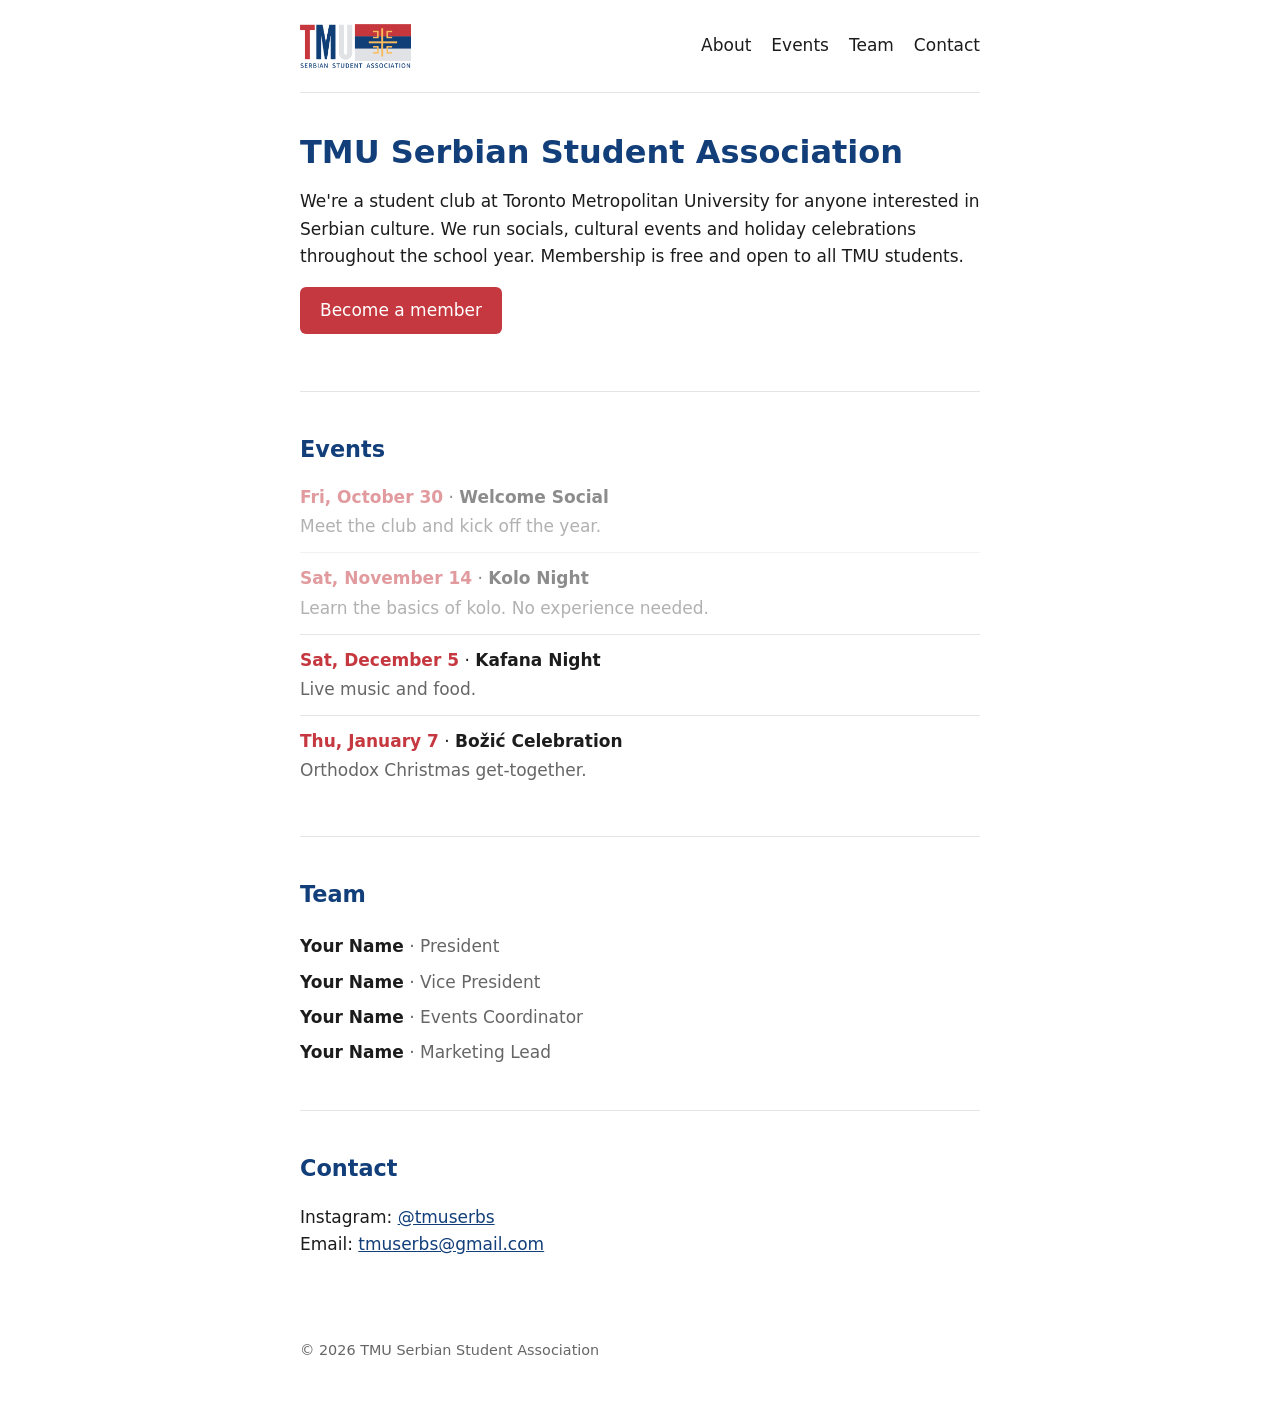
==== index.html @ abf38611 "logo integration and site design" ====
<!doctype html>
<html lang="en">
<head>
  <meta charset="utf-8">
  <meta name="viewport" content="width=device-width, initial-scale=1">
  <title>TMU Serbian Student Association</title>
  <meta name="description" content="The Serbian Student Association at Toronto Metropolitan University.">
  <link rel="icon" type="image/png" href="images/favicon.png">
  <link rel="stylesheet" href="styles.css">
</head>
<body>

  <header>
    <a href="#"><img src="images/logo.png" alt="TMU Serbian Student Association" class="logo"></a>
    <nav>
      <a href="#about">About</a>
      <a href="#events">Events</a>
      <a href="#team">Team</a>
      <a href="#contact">Contact</a>
    </nav>
  </header>

  <main>
    <section id="about">
      <h1>TMU Serbian Student Association</h1>
      <p>
        We're a student club at Toronto Metropolitan University for anyone interested
        in Serbian culture. We run socials, cultural events and holiday celebrations
        throughout the school year. Membership is free and open to all TMU students.
      </p>
      <p><a href="#" id="signup-link" class="button">Become a member</a></p>
    </section>

    <section id="events">
      <h2>Events</h2>
      <!-- Edit events in script.js -->
      <ul id="event-list" class="events"></ul>
    </section>

    <section id="team">
      <h2>Team</h2>
      <!-- Edit team members in script.js -->
      <ul id="team-list" class="team"></ul>
    </section>

    <section id="contact">
      <h2>Contact</h2>
      <p>
        Instagram: <a href="https://instagram.com/tmuserbs" target="_blank" rel="noopener">@tmuserbs</a><br>
        Email: <a href="mailto:tmuserbs@gmail.com">tmuserbs@gmail.com</a>
      </p>
    </section>
  </main>

  <footer>
    © <span id="year"></span> TMU Serbian Student Association
  </footer>

  <script src="script.js"></script>
</body>
</html>
---- styles.css ----
/* Colours from the club logo */
:root {
  --navy: #123f7a;
  --red: #c5383f;
  --text: #1c1c1c;
  --muted: #666;
  --line: #e5e5e5;
}

* { box-sizing: border-box; }

body {
  margin: 0 auto;
  max-width: 720px;
  padding: 0 20px;
  font-family: system-ui, -apple-system, "Segoe UI", Roboto, sans-serif;
  font-size: 17px;
  line-height: 1.6;
  color: var(--text);
  background: #fff;
}

a { color: var(--navy); }

header {
  display: flex;
  align-items: center;
  justify-content: space-between;
  flex-wrap: wrap;
  gap: 12px;
  padding: 24px 0;
  border-bottom: 1px solid var(--line);
}

.logo { height: 44px; display: block; }

nav { display: flex; gap: 20px; }
nav a { color: var(--text); text-decoration: none; }
nav a:hover { color: var(--navy); text-decoration: underline; }

section { padding: 40px 0; border-bottom: 1px solid var(--line); }
section:last-child { border-bottom: 0; }

h1 { font-size: 2rem; line-height: 1.2; margin: 0 0 16px; color: var(--navy); }
h2 { font-size: 1.4rem; margin: 0 0 16px; color: var(--navy); }

.button {
  display: inline-block;
  padding: 10px 20px;
  background: var(--red);
  color: #fff;
  text-decoration: none;
  border-radius: 6px;
}
.button:hover { background: #a92f35; }

ul { list-style: none; padding: 0; margin: 0; }

.events li { padding: 12px 0; border-top: 1px solid var(--line); }
.events li:first-child { border-top: 0; padding-top: 0; }
.events .date { color: var(--red); font-weight: 600; }
.events p { margin: 2px 0 0; color: var(--muted); }
.events li.past { opacity: 0.5; }

.team li { padding: 4px 0; }
.team span { color: var(--muted); }

footer { padding: 24px 0 40px; color: var(--muted); font-size: 0.9rem; }

@media (max-width: 500px) {
  h1 { font-size: 1.6rem; }
  .logo { height: 36px; }
}
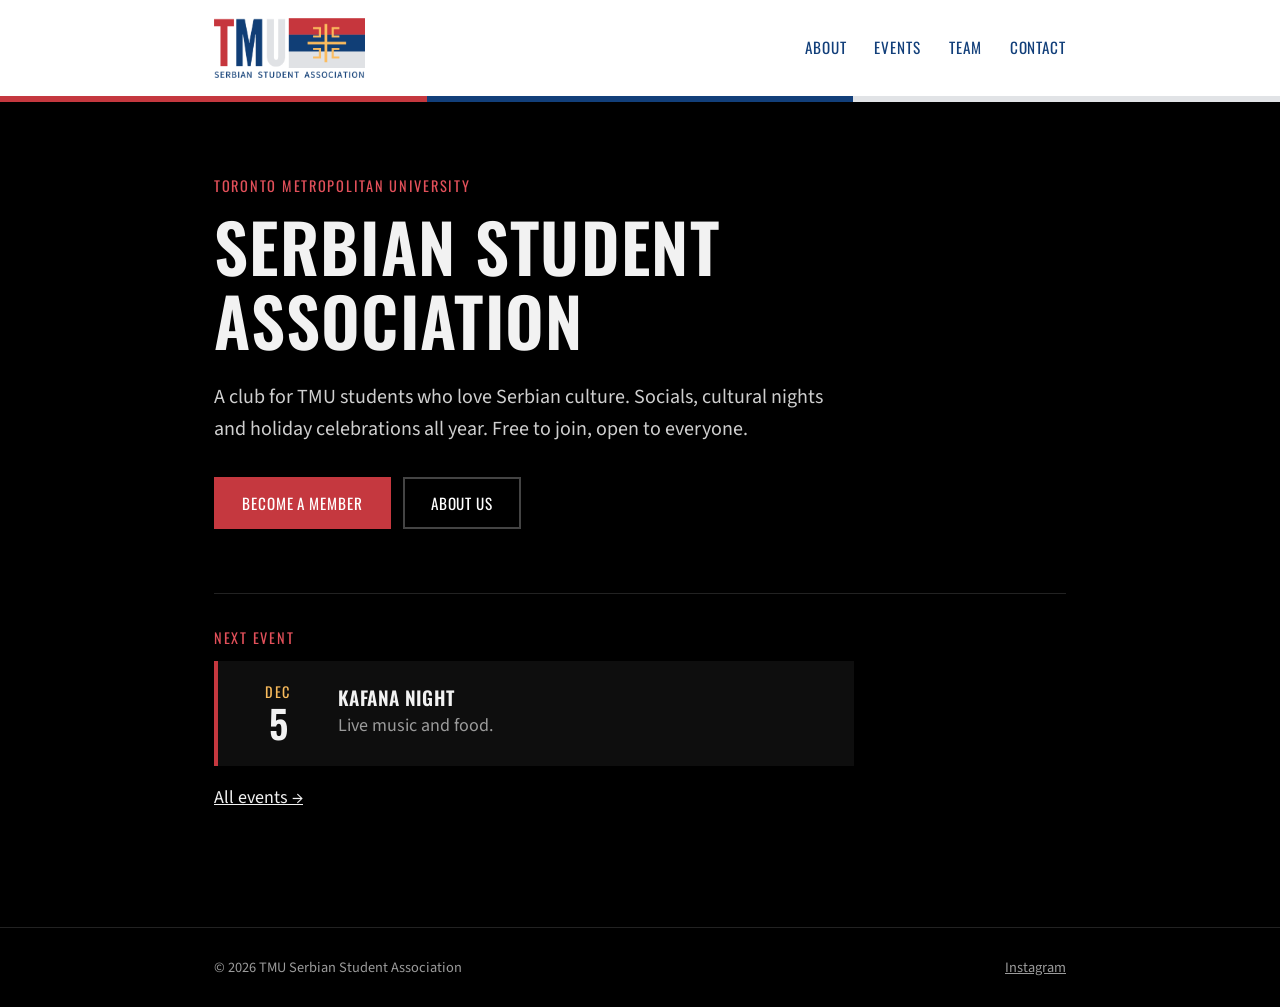
==== commit d802ded5: "final template" ====
--- a/index.html
+++ b/index.html
@@ -6,54 +6,49 @@
   <title>TMU Serbian Student Association</title>
   <meta name="description" content="The Serbian Student Association at Toronto Metropolitan University.">
   <link rel="icon" type="image/png" href="images/favicon.png">
+  <link rel="preconnect" href="https://fonts.googleapis.com">
+  <link rel="preconnect" href="https://fonts.gstatic.com" crossorigin>
+  <link href="https://fonts.googleapis.com/css2?family=Oswald:wght@500;600&family=Source+Sans+3:wght@400;600&display=swap" rel="stylesheet">
   <link rel="stylesheet" href="styles.css">
 </head>
 <body>
 
-  <header>
-    <a href="#"><img src="images/logo.png" alt="TMU Serbian Student Association" class="logo"></a>
-    <nav>
-      <a href="#about">About</a>
-      <a href="#events">Events</a>
-      <a href="#team">Team</a>
-      <a href="#contact">Contact</a>
-    </nav>
+  <header class="site-header">
+    <div class="wrap">
+      <a href="index.html"><img src="images/logo.png" alt="TMU Serbian Student Association" class="logo"></a>
+      <nav>
+        <a href="about.html">About</a>
+        <a href="events.html">Events</a>
+        <a href="team.html">Team</a>
+        <a href="contact.html">Contact</a>
+      </nav>
+    </div>
   </header>
+  <div class="stripe" aria-hidden="true"><span></span><span></span><span></span></div>
 
   <main>
-    <section id="about">
-      <h1>TMU Serbian Student Association</h1>
-      <p>
-        We're a student club at Toronto Metropolitan University for anyone interested
-        in Serbian culture. We run socials, cultural events and holiday celebrations
-        throughout the school year. Membership is free and open to all TMU students.
-      </p>
-      <p><a href="#" id="signup-link" class="button">Become a member</a></p>
-    </section>
+    <div class="wrap">
+      <p class="kicker">Toronto Metropolitan University</p>
+      <h1>Serbian Student<br>Association</h1>
+      <p class="lead">A club for TMU students who love Serbian culture. Socials, cultural nights and holiday celebrations all year. Free to join, open to everyone.</p>
+      <div class="buttons">
+        <a href="#" class="button" data-signup>Become a member</a>
+        <a href="about.html" class="button outline">About us</a>
+      </div>
 
-    <section id="events">
-      <h2>Events</h2>
-      <!-- Edit events in script.js -->
-      <ul id="event-list" class="events"></ul>
-    </section>
-
-    <section id="team">
-      <h2>Team</h2>
-      <!-- Edit team members in script.js -->
-      <ul id="team-list" class="team"></ul>
-    </section>
-
-    <section id="contact">
-      <h2>Contact</h2>
-      <p>
-        Instagram: <a href="https://instagram.com/tmuserbs" target="_blank" rel="noopener">@tmuserbs</a><br>
-        Email: <a href="mailto:tmuserbs@gmail.com">tmuserbs@gmail.com</a>
-      </p>
-    </section>
+      <div class="block">
+        <p class="kicker">Next event</p>
+        <div id="next-event"></div>
+        <p><a href="events.html">All events &rarr;</a></p>
+      </div>
+    </div>
   </main>
 
   <footer>
-    © <span id="year"></span> TMU Serbian Student Association
+    <div class="wrap">
+      <span>&copy; <span id="year"></span> TMU Serbian Student Association</span>
+      <a href="https://instagram.com/tmuserbs" target="_blank" rel="noopener">Instagram</a>
+    </div>
   </footer>
 
   <script src="script.js"></script>
--- a/styles.css
+++ b/styles.css
@@ -1,73 +1,189 @@
 /* Colours from the club logo */
 :root {
+  --bg: #000;
+  --panel: #0e0e0e;
+  --line: #222;
+  --text: #f2f2f2;
+  --muted: #9b9b9b;
+  --red: #c5383f;
+  --red-light: #e2505a;
   --navy: #123f7a;
-  --red: #c5383f;
-  --text: #1c1c1c;
-  --muted: #666;
-  --line: #e5e5e5;
+  --grey: #e1e3e6;
+  --gold: #f9bb5c;
 }
 
 * { box-sizing: border-box; }
 
+html { background: var(--bg); }
+
 body {
-  margin: 0 auto;
-  max-width: 720px;
-  padding: 0 20px;
-  font-family: system-ui, -apple-system, "Segoe UI", Roboto, sans-serif;
-  font-size: 17px;
+  margin: 0;
+  min-height: 100vh;
+  display: flex;
+  flex-direction: column;
+  background: var(--bg);
+  color: var(--text);
+  font-family: "Source Sans 3", system-ui, sans-serif;
+  font-size: 18px;
   line-height: 1.6;
-  color: var(--text);
-  background: #fff;
 }
 
-a { color: var(--navy); }
+a { color: var(--text); }
 
-header {
+.wrap { width: 100%; max-width: 900px; margin: 0 auto; padding: 0 24px; }
+
+/* ---------- Header (white so the logo shows properly) ---------- */
+.site-header { background: #fff; }
+.site-header .wrap {
   display: flex;
   align-items: center;
   justify-content: space-between;
   flex-wrap: wrap;
-  gap: 12px;
-  padding: 24px 0;
-  border-bottom: 1px solid var(--line);
+  gap: 12px 24px;
+  padding-top: 18px;
+  padding-bottom: 18px;
+}
+.logo { height: 60px; display: block; }
+
+nav { display: flex; gap: 28px; }
+nav a {
+  font-family: "Oswald", sans-serif;
+  text-transform: uppercase;
+  letter-spacing: 0.06em;
+  font-size: 0.95rem;
+  color: var(--navy);
+  text-decoration: none;
+  padding: 4px 0;
+  border-bottom: 2px solid transparent;
+}
+nav a:hover { border-bottom-color: var(--navy); }
+nav a[aria-current="page"] { color: var(--red); border-bottom-color: var(--red); }
+
+/* Flag stripe under the header */
+.stripe { display: flex; height: 6px; }
+.stripe span { flex: 1; }
+.stripe span:nth-child(1) { background: var(--red); }
+.stripe span:nth-child(2) { background: var(--navy); }
+.stripe span:nth-child(3) { background: var(--grey); }
+
+/* ---------- Content ---------- */
+main { flex: 1; padding: 72px 0 96px; }
+
+h1, h2, h3 {
+  font-family: "Oswald", sans-serif;
+  font-weight: 600;
+  text-transform: uppercase;
+  letter-spacing: 0.02em;
+  line-height: 1.1;
+  margin: 0;
+}
+h1 { font-size: clamp(2.4rem, 7vw, 4.2rem); margin-bottom: 24px; }
+h2 { font-size: 1.6rem; margin-bottom: 16px; }
+h3 { font-size: 1.2rem; }
+
+.kicker {
+  font-family: "Oswald", sans-serif;
+  text-transform: uppercase;
+  letter-spacing: 0.12em;
+  font-size: 0.9rem;
+  color: var(--red-light);
+  margin: 0 0 12px;
 }
 
-.logo { height: 44px; display: block; }
-
-nav { display: flex; gap: 20px; }
-nav a { color: var(--text); text-decoration: none; }
-nav a:hover { color: var(--navy); text-decoration: underline; }
-
-section { padding: 40px 0; border-bottom: 1px solid var(--line); }
-section:last-child { border-bottom: 0; }
-
-h1 { font-size: 2rem; line-height: 1.2; margin: 0 0 16px; color: var(--navy); }
-h2 { font-size: 1.4rem; margin: 0 0 16px; color: var(--navy); }
+.lead { font-size: 1.25rem; color: #cfcfcf; max-width: 640px; margin: 0 0 32px; }
+p { max-width: 680px; }
+.muted { color: var(--muted); }
 
 .button {
   display: inline-block;
-  padding: 10px 20px;
+  font-family: "Oswald", sans-serif;
+  text-transform: uppercase;
+  letter-spacing: 0.06em;
+  font-size: 0.95rem;
+  padding: 12px 26px;
   background: var(--red);
   color: #fff;
   text-decoration: none;
-  border-radius: 6px;
+  border: 2px solid var(--red);
+  transition: background 0.15s, border-color 0.15s;
 }
-.button:hover { background: #a92f35; }
+.button:hover { background: var(--red-light); border-color: var(--red-light); }
+.button.outline { background: transparent; border-color: #444; }
+.button.outline:hover { border-color: var(--text); }
+.buttons { display: flex; flex-wrap: wrap; gap: 12px; }
 
-ul { list-style: none; padding: 0; margin: 0; }
+.block { margin-top: 64px; padding-top: 32px; border-top: 1px solid var(--line); }
 
-.events li { padding: 12px 0; border-top: 1px solid var(--line); }
-.events li:first-child { border-top: 0; padding-top: 0; }
-.events .date { color: var(--red); font-weight: 600; }
-.events p { margin: 2px 0 0; color: var(--muted); }
-.events li.past { opacity: 0.5; }
+/* Home: next event */
+.next-event {
+  display: flex;
+  gap: 24px;
+  align-items: center;
+  padding: 24px;
+  background: var(--panel);
+  border-left: 4px solid var(--red);
+  text-decoration: none;
+  max-width: 640px;
+}
+.next-event:hover { background: #151515; }
+.next-event p { margin: 4px 0 0; color: var(--muted); }
 
-.team li { padding: 4px 0; }
-.team span { color: var(--muted); }
+/* Date badge */
+.date {
+  flex: none;
+  width: 72px;
+  text-align: center;
+  font-family: "Oswald", sans-serif;
+  text-transform: uppercase;
+  line-height: 1;
+}
+.date .m { display: block; color: var(--gold); font-size: 0.9rem; letter-spacing: 0.1em; }
+.date .d { display: block; font-size: 2.4rem; font-weight: 600; margin-top: 4px; }
 
-footer { padding: 24px 0 40px; color: var(--muted); font-size: 0.9rem; }
+/* About: three points */
+.points { display: grid; grid-template-columns: repeat(3, 1fr); gap: 32px; margin-top: 48px; }
+.points h3 { color: var(--gold); margin-bottom: 8px; }
+.points p { margin: 0; color: var(--muted); }
 
-@media (max-width: 500px) {
-  h1 { font-size: 1.6rem; }
-  .logo { height: 36px; }
+/* Events list */
+.events { list-style: none; margin: 0; padding: 0; }
+.events li {
+  display: flex;
+  gap: 24px;
+  align-items: center;
+  padding: 24px 0;
+  border-top: 1px solid var(--line);
 }
+.events li:last-child { border-bottom: 1px solid var(--line); }
+.events p { margin: 4px 0 0; color: var(--muted); }
+.events li.past { opacity: 0.4; }
+.events-heading { margin-top: 56px; }
+
+/* Team */
+.team { list-style: none; margin: 0; padding: 0; display: grid; grid-template-columns: repeat(auto-fill, minmax(240px, 1fr)); gap: 16px; }
+.team li { background: var(--panel); border-top: 3px solid var(--red); padding: 28px 24px; }
+.team .role { font-family: "Oswald", sans-serif; text-transform: uppercase; letter-spacing: 0.08em; font-size: 0.85rem; color: var(--red-light); margin: 0 0 6px; }
+.team .name { font-size: 1.3rem; font-weight: 600; margin: 0; }
+
+/* Contact */
+.contact { list-style: none; margin: 0; padding: 0; }
+.contact li { padding: 20px 0; border-top: 1px solid var(--line); display: flex; gap: 24px; flex-wrap: wrap; }
+.contact li:last-child { border-bottom: 1px solid var(--line); }
+.contact .label { width: 120px; font-family: "Oswald", sans-serif; text-transform: uppercase; letter-spacing: 0.08em; color: var(--muted); }
+.contact a { text-decoration-color: var(--red); text-underline-offset: 4px; }
+
+/* ---------- Footer ---------- */
+footer { border-top: 1px solid var(--line); padding: 28px 0; color: var(--muted); font-size: 0.9rem; }
+footer .wrap { display: flex; justify-content: space-between; flex-wrap: wrap; gap: 8px; }
+footer a { color: var(--muted); }
+
+@media (max-width: 640px) {
+  body { font-size: 17px; }
+  main { padding: 48px 0 72px; }
+  .logo { height: 46px; }
+  nav { gap: 20px; }
+  .points { grid-template-columns: 1fr; gap: 24px; }
+  .next-event, .events li { gap: 16px; }
+  .date { width: 56px; }
+  .date .d { font-size: 2rem; }
+}
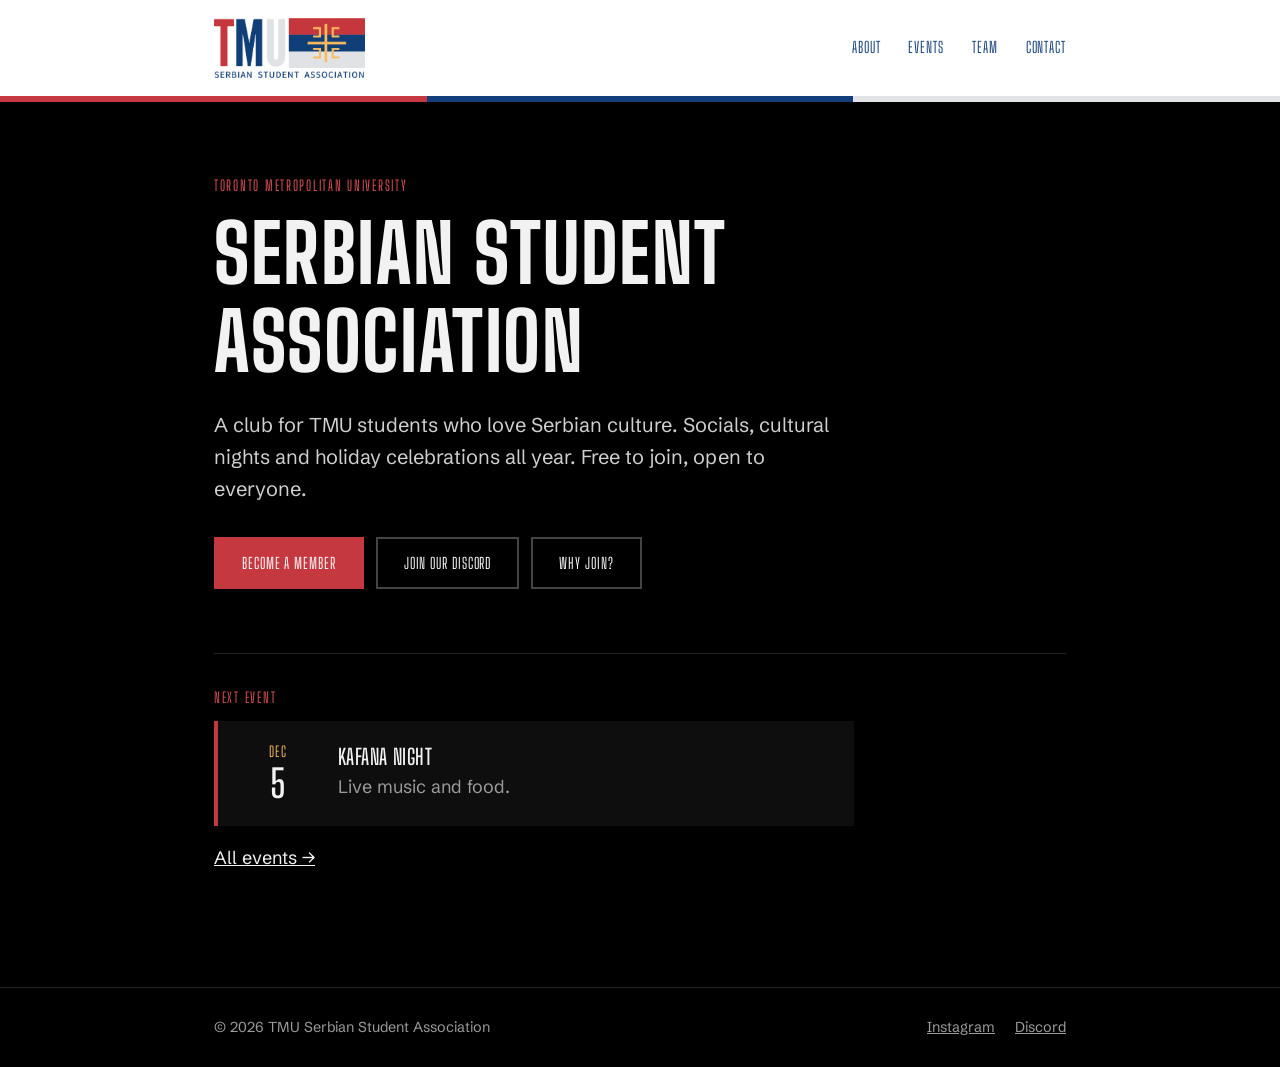
==== commit a070b1e4: "member perks and information" ====
--- a/index.html
+++ b/index.html
@@ -8,7 +8,7 @@
   <link rel="icon" type="image/png" href="images/favicon.png">
   <link rel="preconnect" href="https://fonts.googleapis.com">
   <link rel="preconnect" href="https://fonts.gstatic.com" crossorigin>
-  <link href="https://fonts.googleapis.com/css2?family=Oswald:wght@500;600&family=Source+Sans+3:wght@400;600&display=swap" rel="stylesheet">
+  <link href="https://fonts.googleapis.com/css2?family=Big+Shoulders+Display:wght@700;800&family=Schibsted+Grotesk:wght@400;500;600&display=swap" rel="stylesheet">
   <link rel="stylesheet" href="styles.css">
 </head>
 <body>
@@ -33,7 +33,8 @@
       <p class="lead">A club for TMU students who love Serbian culture. Socials, cultural nights and holiday celebrations all year. Free to join, open to everyone.</p>
       <div class="buttons">
         <a href="#" class="button" data-signup>Become a member</a>
-        <a href="about.html" class="button outline">About us</a>
+        <a href="https://discord.gg/zFcSjgYRs" class="button outline" target="_blank" rel="noopener">Join our Discord</a>
+        <a href="about.html#membership" class="button outline">Why join?</a>
       </div>
 
       <div class="block">
@@ -47,7 +48,7 @@
   <footer>
     <div class="wrap">
       <span>&copy; <span id="year"></span> TMU Serbian Student Association</span>
-      <a href="https://instagram.com/tmuserbs" target="_blank" rel="noopener">Instagram</a>
+      <span class="footer-links"><a href="https://instagram.com/tmuserbs" target="_blank" rel="noopener">Instagram</a><a href="https://discord.gg/zFcSjgYRs" target="_blank" rel="noopener">Discord</a></span>
     </div>
   </footer>
 
--- a/styles.css
+++ b/styles.css
@@ -23,7 +23,7 @@
   flex-direction: column;
   background: var(--bg);
   color: var(--text);
-  font-family: "Source Sans 3", system-ui, sans-serif;
+  font-family: "Schibsted Grotesk", system-ui, sans-serif;
   font-size: 18px;
   line-height: 1.6;
 }
@@ -47,7 +47,7 @@
 
 nav { display: flex; gap: 28px; }
 nav a {
-  font-family: "Oswald", sans-serif;
+  font-family: "Big Shoulders Display", sans-serif;
   text-transform: uppercase;
   letter-spacing: 0.06em;
   font-size: 0.95rem;
@@ -70,19 +70,19 @@
 main { flex: 1; padding: 72px 0 96px; }
 
 h1, h2, h3 {
-  font-family: "Oswald", sans-serif;
+  font-family: "Big Shoulders Display", sans-serif;
   font-weight: 600;
   text-transform: uppercase;
   letter-spacing: 0.02em;
   line-height: 1.1;
   margin: 0;
 }
-h1 { font-size: clamp(2.4rem, 7vw, 4.2rem); margin-bottom: 24px; }
-h2 { font-size: 1.6rem; margin-bottom: 16px; }
-h3 { font-size: 1.2rem; }
+h1 { font-size: clamp(2.8rem, 8vw, 5rem); font-weight: 800; margin-bottom: 24px; }
+h2 { font-size: 1.9rem; margin-bottom: 16px; }
+h3 { font-size: 1.35rem; }
 
 .kicker {
-  font-family: "Oswald", sans-serif;
+  font-family: "Big Shoulders Display", sans-serif;
   text-transform: uppercase;
   letter-spacing: 0.12em;
   font-size: 0.9rem;
@@ -96,7 +96,7 @@
 
 .button {
   display: inline-block;
-  font-family: "Oswald", sans-serif;
+  font-family: "Big Shoulders Display", sans-serif;
   text-transform: uppercase;
   letter-spacing: 0.06em;
   font-size: 0.95rem;
@@ -133,7 +133,7 @@
   flex: none;
   width: 72px;
   text-align: center;
-  font-family: "Oswald", sans-serif;
+  font-family: "Big Shoulders Display", sans-serif;
   text-transform: uppercase;
   line-height: 1;
 }
@@ -162,20 +162,21 @@
 /* Team */
 .team { list-style: none; margin: 0; padding: 0; display: grid; grid-template-columns: repeat(auto-fill, minmax(240px, 1fr)); gap: 16px; }
 .team li { background: var(--panel); border-top: 3px solid var(--red); padding: 28px 24px; }
-.team .role { font-family: "Oswald", sans-serif; text-transform: uppercase; letter-spacing: 0.08em; font-size: 0.85rem; color: var(--red-light); margin: 0 0 6px; }
+.team .role { font-family: "Big Shoulders Display", sans-serif; text-transform: uppercase; letter-spacing: 0.08em; font-size: 0.85rem; color: var(--red-light); margin: 0 0 6px; }
 .team .name { font-size: 1.3rem; font-weight: 600; margin: 0; }
 
 /* Contact */
 .contact { list-style: none; margin: 0; padding: 0; }
 .contact li { padding: 20px 0; border-top: 1px solid var(--line); display: flex; gap: 24px; flex-wrap: wrap; }
 .contact li:last-child { border-bottom: 1px solid var(--line); }
-.contact .label { width: 120px; font-family: "Oswald", sans-serif; text-transform: uppercase; letter-spacing: 0.08em; color: var(--muted); }
+.contact .label { width: 120px; font-family: "Big Shoulders Display", sans-serif; text-transform: uppercase; letter-spacing: 0.08em; color: var(--muted); }
 .contact a { text-decoration-color: var(--red); text-underline-offset: 4px; }
 
 /* ---------- Footer ---------- */
 footer { border-top: 1px solid var(--line); padding: 28px 0; color: var(--muted); font-size: 0.9rem; }
 footer .wrap { display: flex; justify-content: space-between; flex-wrap: wrap; gap: 8px; }
 footer a { color: var(--muted); }
+.footer-links { display: flex; gap: 20px; }
 
 @media (max-width: 640px) {
   body { font-size: 17px; }
@@ -187,3 +188,100 @@
   .date { width: 56px; }
   .date .d { font-size: 2rem; }
 }
+
+/* ---------- Event cards with thumbnails ---------- */
+.events li.event-card {
+  display: grid;
+  grid-template-columns: 128px 1fr;
+  gap: 24px;
+  align-items: center;
+}
+.thumb-link { display: block; overflow: hidden; }
+.thumb {
+  display: block;
+  width: 100%;
+  aspect-ratio: 1 / 1;
+  object-fit: cover;
+  background: var(--panel);
+  transition: transform 0.3s;
+}
+.thumb-link:hover .thumb { transform: scale(1.04); }
+.thumb-empty { display: grid; place-items: center; border-left: 4px solid var(--red); }
+.event-info h3 { margin-top: 2px; }
+.event-date {
+  font-family: "Big Shoulders Display", sans-serif;
+  text-transform: uppercase;
+  letter-spacing: 0.08em;
+  font-size: 0.85rem;
+  color: var(--gold) !important;
+  margin: 0 0 4px !important;
+}
+.gallery-link {
+  display: inline-block;
+  margin-top: 6px;
+  font-family: "Big Shoulders Display", sans-serif;
+  text-transform: uppercase;
+  letter-spacing: 0.06em;
+  font-size: 0.9rem;
+  color: var(--red-light);
+  text-decoration: none;
+}
+.gallery-link:hover { color: var(--text); }
+
+/* ---------- Gallery page ---------- */
+.back { display: inline-block; margin-bottom: 24px; color: var(--muted); text-decoration: none; font-size: 0.95rem; }
+.back:hover { color: var(--text); }
+.gallery {
+  display: grid;
+  grid-template-columns: repeat(auto-fill, minmax(240px, 1fr));
+  gap: 12px;
+}
+.photo { padding: 0; border: 0; background: var(--panel); cursor: zoom-in; overflow: hidden; }
+.photo img { display: block; width: 100%; aspect-ratio: 3 / 2; object-fit: cover; transition: transform 0.3s, opacity 0.2s; }
+.photo:hover img { transform: scale(1.04); opacity: 0.9; }
+
+/* Photo viewer */
+.viewer {
+  width: 100vw;
+  height: 100vh;
+  max-width: none;
+  max-height: none;
+  margin: 0;
+  padding: 0;
+  border: 0;
+  background: rgba(0, 0, 0, 0.95);
+  color: var(--text);
+}
+.viewer[open] { display: flex; align-items: center; justify-content: center; }
+.viewer::backdrop { background: rgba(0, 0, 0, 0.9); }
+.viewer img { max-width: calc(100vw - 160px); max-height: calc(100vh - 120px); object-fit: contain; }
+.viewer button {
+  position: absolute;
+  background: none;
+  border: 0;
+  color: var(--text);
+  font-size: 2.4rem;
+  line-height: 1;
+  padding: 16px;
+  cursor: pointer;
+  opacity: 0.7;
+}
+.viewer button:hover { opacity: 1; }
+.viewer .prev { left: 12px; top: 50%; transform: translateY(-50%); }
+.viewer .next { right: 12px; top: 50%; transform: translateY(-50%); }
+.viewer .close { top: 8px; right: 12px; font-size: 2rem; }
+.viewer .counter { position: absolute; bottom: 20px; left: 0; right: 0; text-align: center; color: var(--muted); font-size: 0.9rem; }
+
+@media (max-width: 640px) {
+  .events li.event-card { grid-template-columns: 88px 1fr; gap: 16px; }
+  .gallery { grid-template-columns: repeat(2, 1fr); gap: 8px; }
+  .viewer img { max-width: 100vw; }
+  .viewer .prev, .viewer .next { top: auto; bottom: 4px; transform: none; }
+}
+
+/* Membership perks */
+.perks { list-style: none; margin: 0 0 32px; padding: 0; display: grid; grid-template-columns: repeat(3, 1fr); gap: 16px; }
+.perks li { background: var(--panel); border-left: 4px solid var(--red); padding: 20px 24px; }
+.perks h3 { margin-bottom: 6px; }
+.perks p { margin: 0; color: var(--muted); }
+@media (max-width: 640px) { .perks { grid-template-columns: 1fr; } }
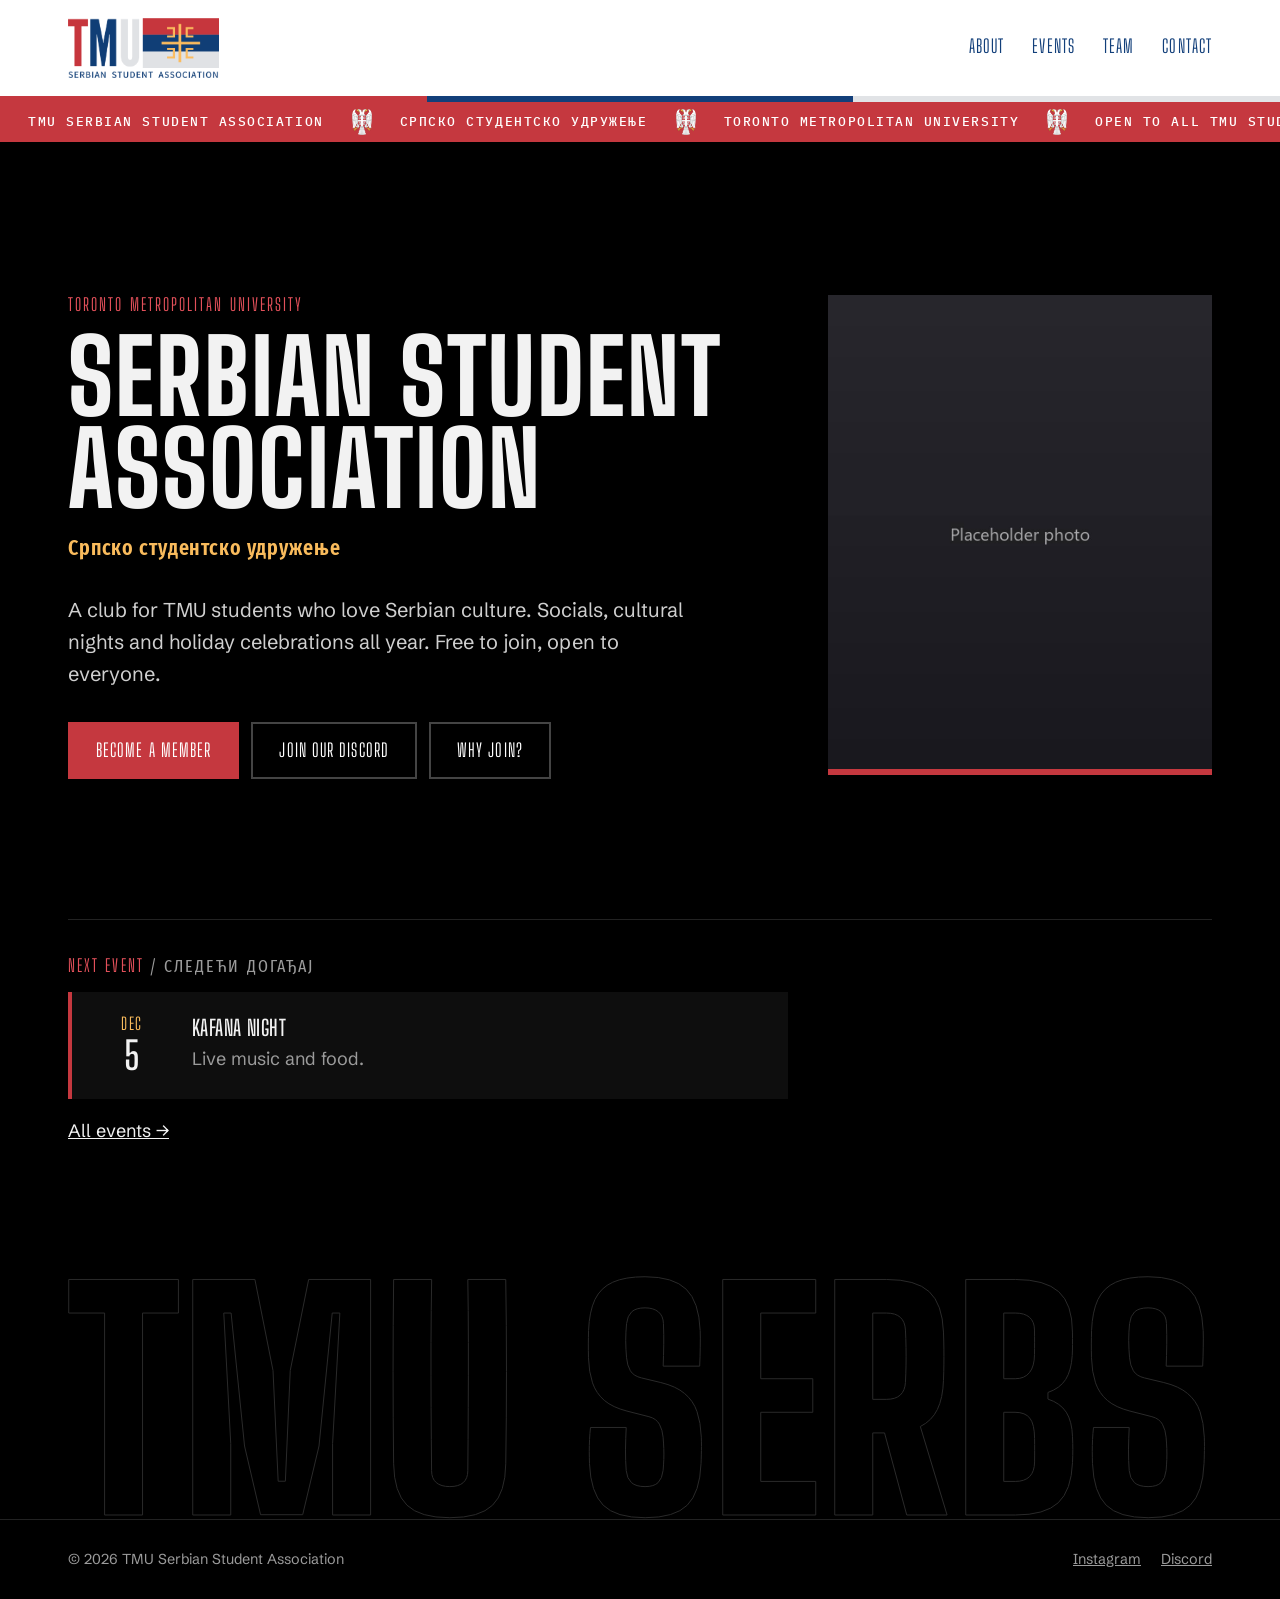
==== commit 73ec02af: "Serbian-inspired visuals Add a bilingual scrolling ticker, prominent home-page hero, oversized wordm" ====
--- a/index.html
+++ b/index.html
@@ -8,7 +8,7 @@
   <link rel="icon" type="image/png" href="images/favicon.png">
   <link rel="preconnect" href="https://fonts.googleapis.com">
   <link rel="preconnect" href="https://fonts.gstatic.com" crossorigin>
-  <link href="https://fonts.googleapis.com/css2?family=Big+Shoulders+Display:wght@700;800&family=Schibsted+Grotesk:wght@400;500;600&display=swap" rel="stylesheet">
+  <link href="https://fonts.googleapis.com/css2?family=Big+Shoulders+Display:wght@700;800&family=Fira+Sans+Extra+Condensed:wght@600;800&family=IBM+Plex+Mono:wght@500&family=Schibsted+Grotesk:wght@400;500;600&display=swap" rel="stylesheet">
   <link rel="stylesheet" href="styles.css">
 </head>
 <body>
@@ -25,26 +25,37 @@
     </div>
   </header>
   <div class="stripe" aria-hidden="true"><span></span><span></span><span></span></div>
+  <div class="ticker" aria-hidden="true">
+    <div class="ticker-track"><span lang="en">TMU Serbian Student Association</span><i></i><span lang="sr">Српско студентско удружење</span><i></i><span lang="en">Toronto Metropolitan University</span><i></i><span lang="en">Open to all TMU students</span><i></i><span lang="en">Follow @tmuserbs</span><i></i><span lang="en">TMU Serbian Student Association</span><i></i><span lang="sr">Српско студентско удружење</span><i></i><span lang="en">Toronto Metropolitan University</span><i></i><span lang="en">Open to all TMU students</span><i></i><span lang="en">Follow @tmuserbs</span><i></i><span lang="en">TMU Serbian Student Association</span><i></i><span lang="sr">Српско студентско удружење</span><i></i><span lang="en">Toronto Metropolitan University</span><i></i><span lang="en">Open to all TMU students</span><i></i><span lang="en">Follow @tmuserbs</span><i></i></div>
+  </div>
 
   <main>
     <div class="wrap">
+      <section class="hero">
+      <div class="hero-text">
       <p class="kicker">Toronto Metropolitan University</p>
       <h1>Serbian Student<br>Association</h1>
+      <p class="sub" lang="sr">Српско студентско удружење</p>
       <p class="lead">A club for TMU students who love Serbian culture. Socials, cultural nights and holiday celebrations all year. Free to join, open to everyone.</p>
       <div class="buttons">
         <a href="#" class="button" data-signup>Become a member</a>
         <a href="https://discord.gg/zFcSjgYRs" class="button outline" target="_blank" rel="noopener">Join our Discord</a>
         <a href="about.html#membership" class="button outline">Why join?</a>
       </div>
+      </div>
+      <!-- Replace with a club photo, e.g. images/hero.jpg -->
+      <img class="hero-photo" src="images/placeholder/hero.jpg" alt="TMU Serbian Student Association members">
+      </section>
 
       <div class="block">
-        <p class="kicker">Next event</p>
+        <p class="kicker">Next event <span>/ Следећи догађај</span></p>
         <div id="next-event"></div>
         <p><a href="events.html">All events &rarr;</a></p>
       </div>
     </div>
   </main>
 
+  <div class="wordmark" aria-hidden="true">TMU SERBS</div>
   <footer>
     <div class="wrap">
       <span>&copy; <span id="year"></span> TMU Serbian Student Association</span>
--- a/styles.css
+++ b/styles.css
@@ -30,7 +30,7 @@
 
 a { color: var(--text); }
 
-.wrap { width: 100%; max-width: 900px; margin: 0 auto; padding: 0 24px; }
+.wrap { width: 100%; max-width: 1240px; margin: 0 auto; padding: 0 clamp(20px, 4vw, 48px); }
 
 /* ---------- Header (white so the logo shows properly) ---------- */
 .site-header { background: #fff; }
@@ -47,10 +47,10 @@
 
 nav { display: flex; gap: 28px; }
 nav a {
-  font-family: "Big Shoulders Display", sans-serif;
+  font-family: "Big Shoulders Display", "Fira Sans Extra Condensed", sans-serif;
   text-transform: uppercase;
   letter-spacing: 0.06em;
-  font-size: 0.95rem;
+  font-size: 1.14rem;
   color: var(--navy);
   text-decoration: none;
   padding: 4px 0;
@@ -70,7 +70,7 @@
 main { flex: 1; padding: 72px 0 96px; }
 
 h1, h2, h3 {
-  font-family: "Big Shoulders Display", sans-serif;
+  font-family: "Big Shoulders Display", "Fira Sans Extra Condensed", sans-serif;
   font-weight: 600;
   text-transform: uppercase;
   letter-spacing: 0.02em;
@@ -82,10 +82,10 @@
 h3 { font-size: 1.35rem; }
 
 .kicker {
-  font-family: "Big Shoulders Display", sans-serif;
+  font-family: "Big Shoulders Display", "Fira Sans Extra Condensed", sans-serif;
   text-transform: uppercase;
   letter-spacing: 0.12em;
-  font-size: 0.9rem;
+  font-size: 1.08rem;
   color: var(--red-light);
   margin: 0 0 12px;
 }
@@ -96,10 +96,10 @@
 
 .button {
   display: inline-block;
-  font-family: "Big Shoulders Display", sans-serif;
+  font-family: "Big Shoulders Display", "Fira Sans Extra Condensed", sans-serif;
   text-transform: uppercase;
   letter-spacing: 0.06em;
-  font-size: 0.95rem;
+  font-size: 1.14rem;
   padding: 12px 26px;
   background: var(--red);
   color: #fff;
@@ -123,7 +123,7 @@
   background: var(--panel);
   border-left: 4px solid var(--red);
   text-decoration: none;
-  max-width: 640px;
+  max-width: 720px;
 }
 .next-event:hover { background: #151515; }
 .next-event p { margin: 4px 0 0; color: var(--muted); }
@@ -133,11 +133,11 @@
   flex: none;
   width: 72px;
   text-align: center;
-  font-family: "Big Shoulders Display", sans-serif;
+  font-family: "Big Shoulders Display", "Fira Sans Extra Condensed", sans-serif;
   text-transform: uppercase;
   line-height: 1;
 }
-.date .m { display: block; color: var(--gold); font-size: 0.9rem; letter-spacing: 0.1em; }
+.date .m { display: block; color: var(--gold); font-size: 1.05rem; letter-spacing: 0.1em; }
 .date .d { display: block; font-size: 2.4rem; font-weight: 600; margin-top: 4px; }
 
 /* About: three points */
@@ -162,14 +162,14 @@
 /* Team */
 .team { list-style: none; margin: 0; padding: 0; display: grid; grid-template-columns: repeat(auto-fill, minmax(240px, 1fr)); gap: 16px; }
 .team li { background: var(--panel); border-top: 3px solid var(--red); padding: 28px 24px; }
-.team .role { font-family: "Big Shoulders Display", sans-serif; text-transform: uppercase; letter-spacing: 0.08em; font-size: 0.85rem; color: var(--red-light); margin: 0 0 6px; }
+.team .role { font-family: "Big Shoulders Display", "Fira Sans Extra Condensed", sans-serif; text-transform: uppercase; letter-spacing: 0.08em; font-size: 1.02rem; color: var(--red-light); margin: 0 0 6px; }
 .team .name { font-size: 1.3rem; font-weight: 600; margin: 0; }
 
 /* Contact */
 .contact { list-style: none; margin: 0; padding: 0; }
 .contact li { padding: 20px 0; border-top: 1px solid var(--line); display: flex; gap: 24px; flex-wrap: wrap; }
 .contact li:last-child { border-bottom: 1px solid var(--line); }
-.contact .label { width: 120px; font-family: "Big Shoulders Display", sans-serif; text-transform: uppercase; letter-spacing: 0.08em; color: var(--muted); }
+.contact .label { width: 120px; font-size: 1.1rem; font-family: "Big Shoulders Display", "Fira Sans Extra Condensed", sans-serif; text-transform: uppercase; letter-spacing: 0.08em; color: var(--muted); }
 .contact a { text-decoration-color: var(--red); text-underline-offset: 4px; }
 
 /* ---------- Footer ---------- */
@@ -209,20 +209,20 @@
 .thumb-empty { display: grid; place-items: center; border-left: 4px solid var(--red); }
 .event-info h3 { margin-top: 2px; }
 .event-date {
-  font-family: "Big Shoulders Display", sans-serif;
+  font-family: "Big Shoulders Display", "Fira Sans Extra Condensed", sans-serif;
   text-transform: uppercase;
   letter-spacing: 0.08em;
-  font-size: 0.85rem;
+  font-size: 1.02rem;
   color: var(--gold) !important;
   margin: 0 0 4px !important;
 }
 .gallery-link {
   display: inline-block;
   margin-top: 6px;
-  font-family: "Big Shoulders Display", sans-serif;
+  font-family: "Big Shoulders Display", "Fira Sans Extra Condensed", sans-serif;
   text-transform: uppercase;
   letter-spacing: 0.06em;
-  font-size: 0.9rem;
+  font-size: 1.08rem;
   color: var(--red-light);
   text-decoration: none;
 }
@@ -285,3 +285,127 @@
 .perks h3 { margin-bottom: 6px; }
 .perks p { margin: 0; color: var(--muted); }
 @media (max-width: 640px) { .perks { grid-template-columns: 1fr; } }
+
+/* =========================================================
+   Extra character
+   ========================================================= */
+::selection { background: var(--red); color: #fff; }
+
+/* Scrolling word ticker */
+.ticker {
+  overflow: hidden;
+  background: var(--red);
+  color: #fff;
+  border-bottom: 1px solid #000;
+}
+.ticker-track {
+  display: flex;
+  align-items: center;
+  width: max-content;
+  padding: 7px 0;
+  animation: ticker 60s linear infinite;
+  font-family: "IBM Plex Mono", monospace;
+  font-weight: 500;
+  font-size: 0.8rem;
+  text-transform: uppercase;
+  letter-spacing: 0.12em;
+  line-height: 1;
+}
+.ticker-track span { padding: 0 28px; }
+.ticker-track i { width: 20px; height: 26px; background: url("images/coat-of-arms.png") center / contain no-repeat; flex: none; }
+@keyframes ticker { to { transform: translateX(-33.333%); } }
+
+/* Home hero */
+.hero { display: grid; grid-template-columns: 1fr auto; gap: clamp(32px, 6vw, 96px); align-items: center; min-height: calc(100vh - 260px); }
+.hero h1 { font-size: clamp(3.2rem, 8vw, 8.5rem); line-height: 0.9; margin-bottom: 16px; }
+.sub {
+  font-family: "Fira Sans Extra Condensed", sans-serif;
+  font-weight: 600;
+  font-size: 1.35rem;
+  color: var(--gold);
+  letter-spacing: 0.04em;
+  margin: 0 0 28px;
+}
+.hero-photo {
+  display: block;
+  width: clamp(260px, 30vw, 440px);
+  aspect-ratio: 4 / 5;
+  object-fit: cover;
+  background: var(--panel);
+  border-bottom: 6px solid var(--red);
+}
+
+/* Bilingual kicker */
+.kicker span { color: var(--muted); }
+
+/* Bigger page titles */
+h1 { line-height: 0.95; }
+
+/* Buttons: hard offset shadow on hover */
+.button { transition: transform 0.15s, box-shadow 0.15s, background 0.15s, border-color 0.15s; }
+.button:hover { transform: translate(-3px, -3px); box-shadow: 3px 3px 0 var(--gold); }
+.button.outline:hover { box-shadow: 3px 3px 0 var(--red); }
+
+/* Events: row lights up on hover, thumbnails go from b/w to colour */
+.events li.event-card { padding-left: 12px; padding-right: 12px; margin: 0 -12px; transition: background 0.2s; }
+.events li.event-card:hover { background: #111; }
+.events li.event-card .thumb { filter: grayscale(1) contrast(1.1); transition: filter 0.3s, transform 0.3s; }
+.events li.event-card:hover .thumb { filter: none; }
+.events li.event-card h3 { font-size: 1.6rem; }
+.gallery-link { transition: color 0.15s, letter-spacing 0.2s; }
+.event-card:hover .gallery-link { letter-spacing: 0.12em; }
+
+/* Home next event */
+.next-event { transition: transform 0.15s, box-shadow 0.15s; }
+.next-event:hover { transform: translate(-3px, -3px); box-shadow: 4px 4px 0 var(--red); }
+
+/* Team: numbered cards */
+.team { counter-reset: member; }
+.team li { position: relative; overflow: hidden; counter-increment: member; transition: transform 0.15s, box-shadow 0.15s; }
+.team li::after {
+  content: counter(member, decimal-leading-zero);
+  position: absolute;
+  right: 12px;
+  bottom: -18px;
+  font-family: "Big Shoulders Display", sans-serif;
+  font-weight: 800;
+  font-size: 5.5rem;
+  line-height: 1;
+  color: transparent;
+  -webkit-text-stroke: 1px #333;
+}
+.team li:hover { transform: translate(-3px, -3px); box-shadow: 4px 4px 0 var(--gold); }
+
+/* Perks + contact rows */
+.perks li { transition: transform 0.15s, box-shadow 0.15s; }
+.perks li:hover { transform: translate(-3px, -3px); box-shadow: 4px 4px 0 var(--gold); }
+.contact li { transition: padding-left 0.2s; }
+.contact li:hover { padding-left: 12px; }
+.contact a { font-size: 1.15rem; }
+
+/* Huge footer wordmark */
+.wordmark {
+  font-family: "Big Shoulders Display", sans-serif;
+  font-weight: 800;
+  font-size: 23vw;
+  line-height: 0.8;
+  text-align: center;
+  white-space: nowrap;
+  overflow: hidden;
+  color: transparent;
+  -webkit-text-stroke: 1px #2a2a2a;
+  padding-top: 24px;
+  user-select: none;
+  transition: color 0.4s;
+}
+.wordmark:hover { color: var(--red); -webkit-text-stroke-color: var(--red); }
+
+@media (max-width: 760px) {
+  .hero { grid-template-columns: 1fr; gap: 32px; min-height: 0; }
+  .hero-photo { width: 100%; aspect-ratio: 4 / 3; }
+}
+
+@media (prefers-reduced-motion: reduce) {
+  .ticker-track { animation: none; }
+  * { transition: none !important; }
+}
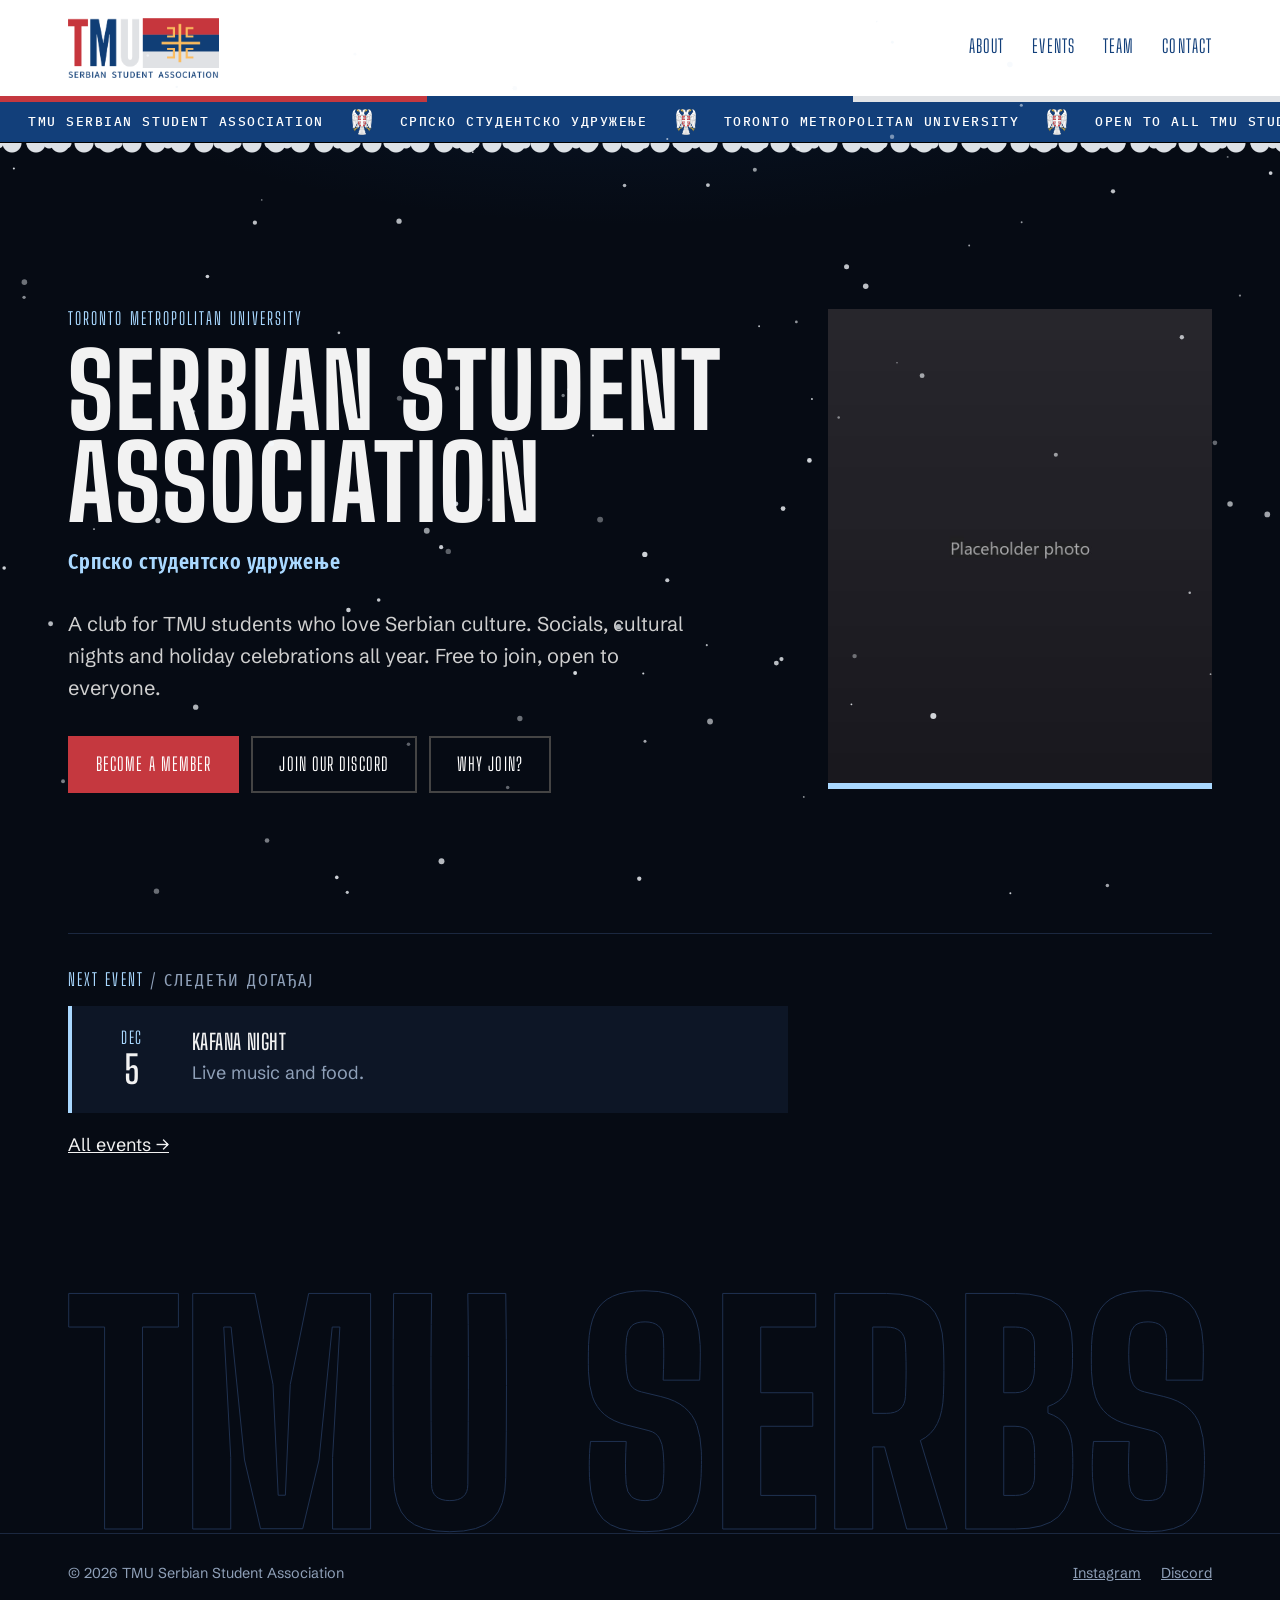
==== commit 3209fe69: "snow edition" ====
--- a/index.html
+++ b/index.html
@@ -10,6 +10,7 @@
   <link rel="preconnect" href="https://fonts.gstatic.com" crossorigin>
   <link href="https://fonts.googleapis.com/css2?family=Big+Shoulders+Display:wght@700;800&family=Fira+Sans+Extra+Condensed:wght@600;800&family=IBM+Plex+Mono:wght@500&family=Schibsted+Grotesk:wght@400;500;600&display=swap" rel="stylesheet">
   <link rel="stylesheet" href="styles.css">
+  <link rel="stylesheet" href="winter.css">
 </head>
 <body>
 
@@ -28,6 +29,7 @@
   <div class="ticker" aria-hidden="true">
     <div class="ticker-track"><span lang="en">TMU Serbian Student Association</span><i></i><span lang="sr">Српско студентско удружење</span><i></i><span lang="en">Toronto Metropolitan University</span><i></i><span lang="en">Open to all TMU students</span><i></i><span lang="en">Follow @tmuserbs</span><i></i><span lang="en">TMU Serbian Student Association</span><i></i><span lang="sr">Српско студентско удружење</span><i></i><span lang="en">Toronto Metropolitan University</span><i></i><span lang="en">Open to all TMU students</span><i></i><span lang="en">Follow @tmuserbs</span><i></i><span lang="en">TMU Serbian Student Association</span><i></i><span lang="sr">Српско студентско удружење</span><i></i><span lang="en">Toronto Metropolitan University</span><i></i><span lang="en">Open to all TMU students</span><i></i><span lang="en">Follow @tmuserbs</span><i></i></div>
   </div>
+  <div class="snowdrift" aria-hidden="true"></div>
 
   <main>
     <div class="wrap">
@@ -64,5 +66,6 @@
   </footer>
 
   <script src="script.js"></script>
+  <script src="snow.js"></script>
 </body>
 </html>
--- a/winter.css
+++ b/winter.css
@@ -0,0 +1,55 @@
+/* =========================================================
+   Winter theme
+   Loaded after styles.css. Delete this file's <link> (and
+   snow.js) from the pages to go back to the normal theme.
+   ========================================================= */
+:root {
+  --bg: #060b14;
+  --panel: #0d1626;
+  --line: #1b2840;
+  --muted: #8fa0b8;
+  --gold: #a9d8ff; /* gold accents become ice blue */
+  --ice: #a9d8ff;
+  --snow: #f4f8fc;
+}
+
+/* Cold night-sky background */
+body {
+  background:
+    radial-gradient(ellipse 80% 50% at 50% -10%, rgba(18, 63, 122, 0.35), transparent 70%),
+    var(--bg);
+  background-attachment: fixed;
+}
+
+/* Ticker turns navy so the coat of arms' red shield stands out */
+.ticker { background: var(--navy); position: relative; }
+
+/* Snow drift hanging under the ticker */
+.snowdrift {
+  height: 14px;
+  background:
+    radial-gradient(circle at 12px 0, var(--snow) 9px, transparent 10px) 0 0 / 24px 14px repeat-x,
+    radial-gradient(circle at 6px 0, var(--snow) 5px, transparent 6px) 9px 0 / 17px 10px repeat-x;
+  opacity: 0.9;
+  pointer-events: none;
+}
+
+/* Frosty edges */
+.hero-photo { border-bottom-color: var(--ice); }
+.next-event, .perks li { border-left-color: var(--ice); }
+.team li { border-top-color: var(--ice); }
+.kicker { color: var(--ice); }
+
+/* Footer wordmark lights up icy instead of red */
+.wordmark { -webkit-text-stroke-color: #1f3150; }
+.wordmark:hover { color: var(--ice); -webkit-text-stroke-color: var(--ice); }
+
+/* Falling snow */
+#snow {
+  position: fixed;
+  inset: 0;
+  width: 100%;
+  height: 100%;
+  pointer-events: none;
+  z-index: 50;
+}
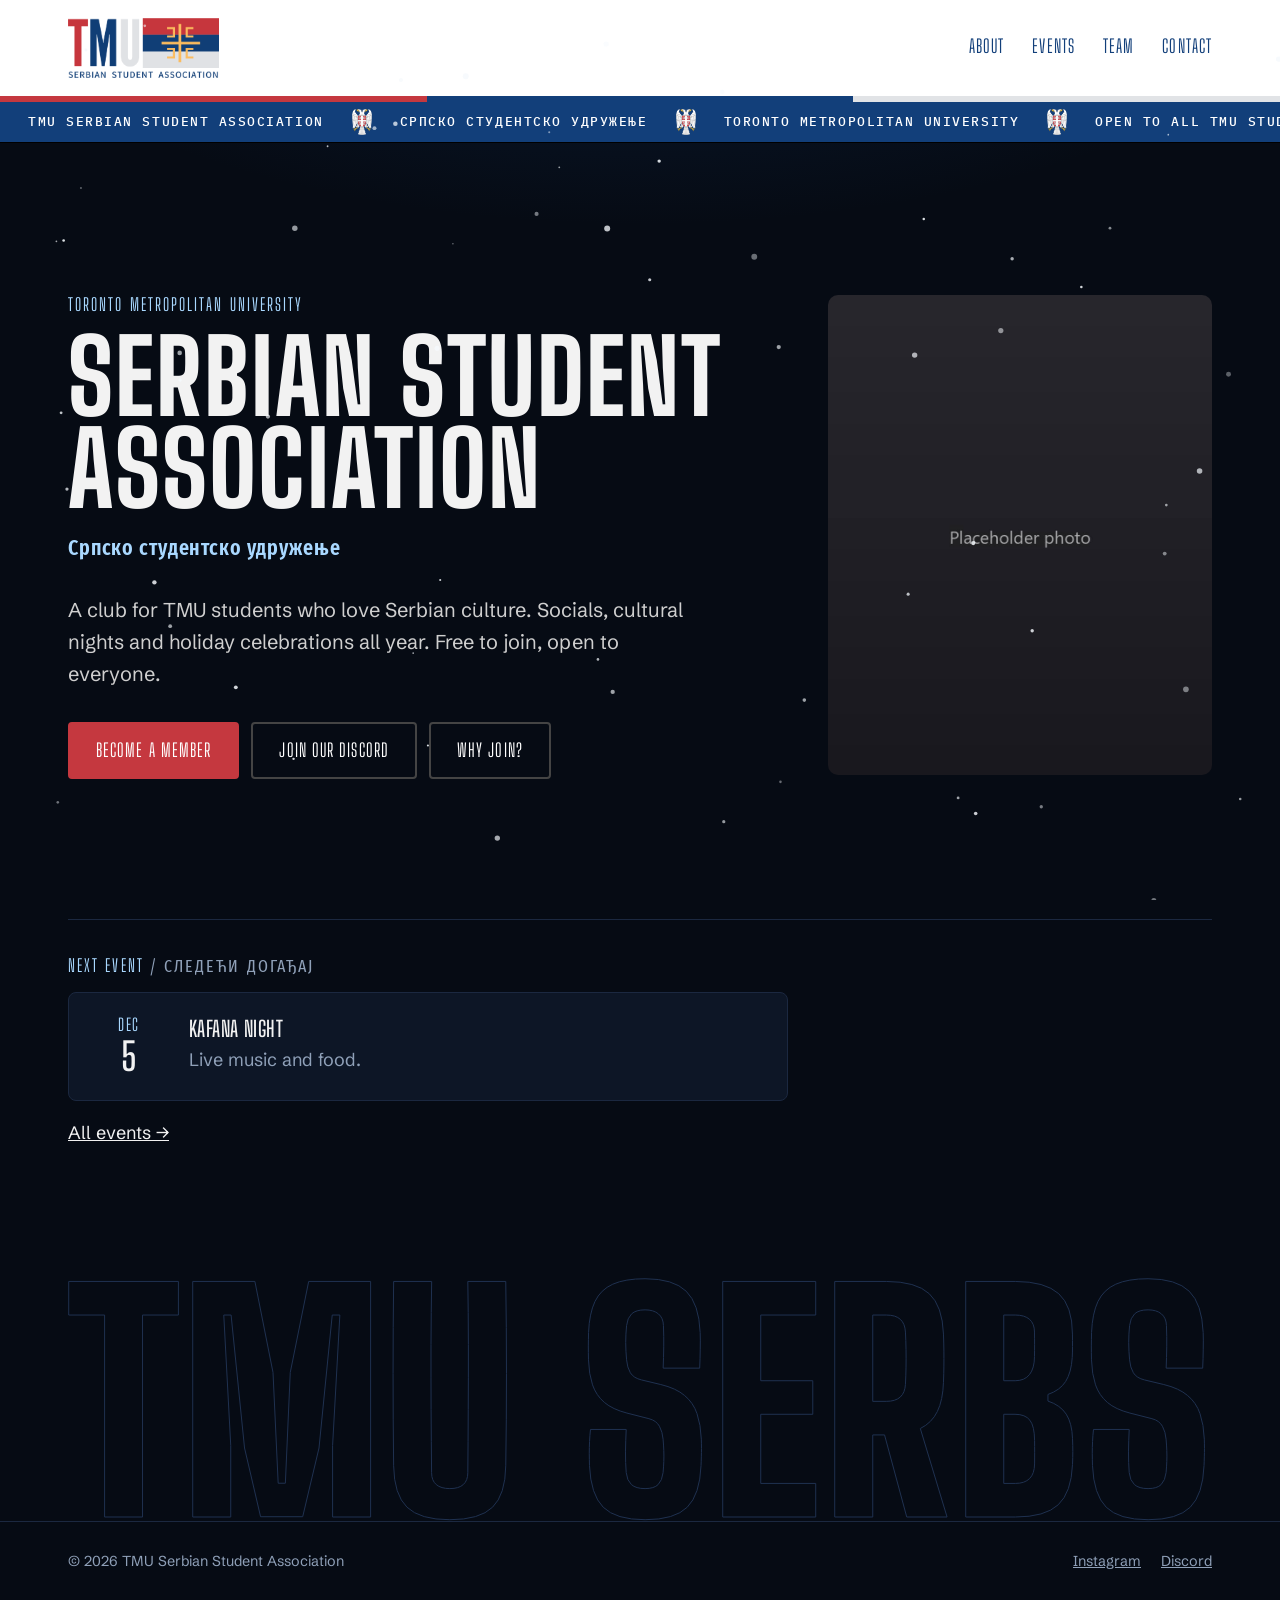
==== commit b8d00548: "updates" ====
--- a/index.html
+++ b/index.html
@@ -29,7 +29,6 @@
   <div class="ticker" aria-hidden="true">
     <div class="ticker-track"><span lang="en">TMU Serbian Student Association</span><i></i><span lang="sr">Српско студентско удружење</span><i></i><span lang="en">Toronto Metropolitan University</span><i></i><span lang="en">Open to all TMU students</span><i></i><span lang="en">Follow @tmuserbs</span><i></i><span lang="en">TMU Serbian Student Association</span><i></i><span lang="sr">Српско студентско удружење</span><i></i><span lang="en">Toronto Metropolitan University</span><i></i><span lang="en">Open to all TMU students</span><i></i><span lang="en">Follow @tmuserbs</span><i></i><span lang="en">TMU Serbian Student Association</span><i></i><span lang="sr">Српско студентско удружење</span><i></i><span lang="en">Toronto Metropolitan University</span><i></i><span lang="en">Open to all TMU students</span><i></i><span lang="en">Follow @tmuserbs</span><i></i></div>
   </div>
-  <div class="snowdrift" aria-hidden="true"></div>
 
   <main>
     <div class="wrap">
--- a/styles.css
+++ b/styles.css
@@ -332,7 +332,7 @@
   aspect-ratio: 4 / 5;
   object-fit: cover;
   background: var(--panel);
-  border-bottom: 6px solid var(--red);
+  border-radius: 10px;
 }
 
 /* Bilingual kicker */
@@ -341,46 +341,24 @@
 /* Bigger page titles */
 h1 { line-height: 0.95; }
 
-/* Buttons: hard offset shadow on hover */
-.button { transition: transform 0.15s, box-shadow 0.15s, background 0.15s, border-color 0.15s; }
-.button:hover { transform: translate(-3px, -3px); box-shadow: 3px 3px 0 var(--gold); }
-.button.outline:hover { box-shadow: 3px 3px 0 var(--red); }
-
-/* Events: row lights up on hover, thumbnails go from b/w to colour */
-.events li.event-card { padding-left: 12px; padding-right: 12px; margin: 0 -12px; transition: background 0.2s; }
-.events li.event-card:hover { background: #111; }
-.events li.event-card .thumb { filter: grayscale(1) contrast(1.1); transition: filter 0.3s, transform 0.3s; }
-.events li.event-card:hover .thumb { filter: none; }
+/* ---------- Softer, calmer finish ---------- */
+.button { border-radius: 4px; transition: background 0.25s ease, border-color 0.25s ease, color 0.25s ease; }
+.button.outline:hover { background: rgba(255, 255, 255, 0.06); }
+
+/* Cards: thin borders, gentle corners, no coloured accent bars */
+.next-event, .perks li, .team li {
+  border: 1px solid var(--line);
+  border-radius: 8px;
+  transition: border-color 0.25s ease, background 0.25s ease;
+}
+.next-event:hover, .perks li:hover, .team li:hover { border-color: #3a3a3a; }
+
+/* Events */
 .events li.event-card h3 { font-size: 1.6rem; }
-.gallery-link { transition: color 0.15s, letter-spacing 0.2s; }
-.event-card:hover .gallery-link { letter-spacing: 0.12em; }
-
-/* Home next event */
-.next-event { transition: transform 0.15s, box-shadow 0.15s; }
-.next-event:hover { transform: translate(-3px, -3px); box-shadow: 4px 4px 0 var(--red); }
-
-/* Team: numbered cards */
-.team { counter-reset: member; }
-.team li { position: relative; overflow: hidden; counter-increment: member; transition: transform 0.15s, box-shadow 0.15s; }
-.team li::after {
-  content: counter(member, decimal-leading-zero);
-  position: absolute;
-  right: 12px;
-  bottom: -18px;
-  font-family: "Big Shoulders Display", sans-serif;
-  font-weight: 800;
-  font-size: 5.5rem;
-  line-height: 1;
-  color: transparent;
-  -webkit-text-stroke: 1px #333;
-}
-.team li:hover { transform: translate(-3px, -3px); box-shadow: 4px 4px 0 var(--gold); }
-
-/* Perks + contact rows */
-.perks li { transition: transform 0.15s, box-shadow 0.15s; }
-.perks li:hover { transform: translate(-3px, -3px); box-shadow: 4px 4px 0 var(--gold); }
-.contact li { transition: padding-left 0.2s; }
-.contact li:hover { padding-left: 12px; }
+.thumb-link, .photo { border-radius: 6px; }
+.thumb, .photo img { transition: transform 0.5s ease, opacity 0.3s ease; }
+.gallery-link { transition: color 0.25s ease; }
+
 .contact a { font-size: 1.15rem; }
 
 /* Huge footer wordmark */
@@ -396,9 +374,7 @@
   -webkit-text-stroke: 1px #2a2a2a;
   padding-top: 24px;
   user-select: none;
-  transition: color 0.4s;
-}
-.wordmark:hover { color: var(--red); -webkit-text-stroke-color: var(--red); }
+}
 
 @media (max-width: 760px) {
   .hero { grid-template-columns: 1fr; gap: 32px; min-height: 0; }
--- a/winter.css
+++ b/winter.css
@@ -24,25 +24,9 @@
 /* Ticker turns navy so the coat of arms' red shield stands out */
 .ticker { background: var(--navy); position: relative; }
 
-/* Snow drift hanging under the ticker */
-.snowdrift {
-  height: 14px;
-  background:
-    radial-gradient(circle at 12px 0, var(--snow) 9px, transparent 10px) 0 0 / 24px 14px repeat-x,
-    radial-gradient(circle at 6px 0, var(--snow) 5px, transparent 6px) 9px 0 / 17px 10px repeat-x;
-  opacity: 0.9;
-  pointer-events: none;
-}
-
-/* Frosty edges */
-.hero-photo { border-bottom-color: var(--ice); }
-.next-event, .perks li { border-left-color: var(--ice); }
-.team li { border-top-color: var(--ice); }
 .kicker { color: var(--ice); }
-
-/* Footer wordmark lights up icy instead of red */
+.next-event:hover, .perks li:hover, .team li:hover { border-color: #2c4266; }
 .wordmark { -webkit-text-stroke-color: #1f3150; }
-.wordmark:hover { color: var(--ice); -webkit-text-stroke-color: var(--ice); }
 
 /* Falling snow */
 #snow {
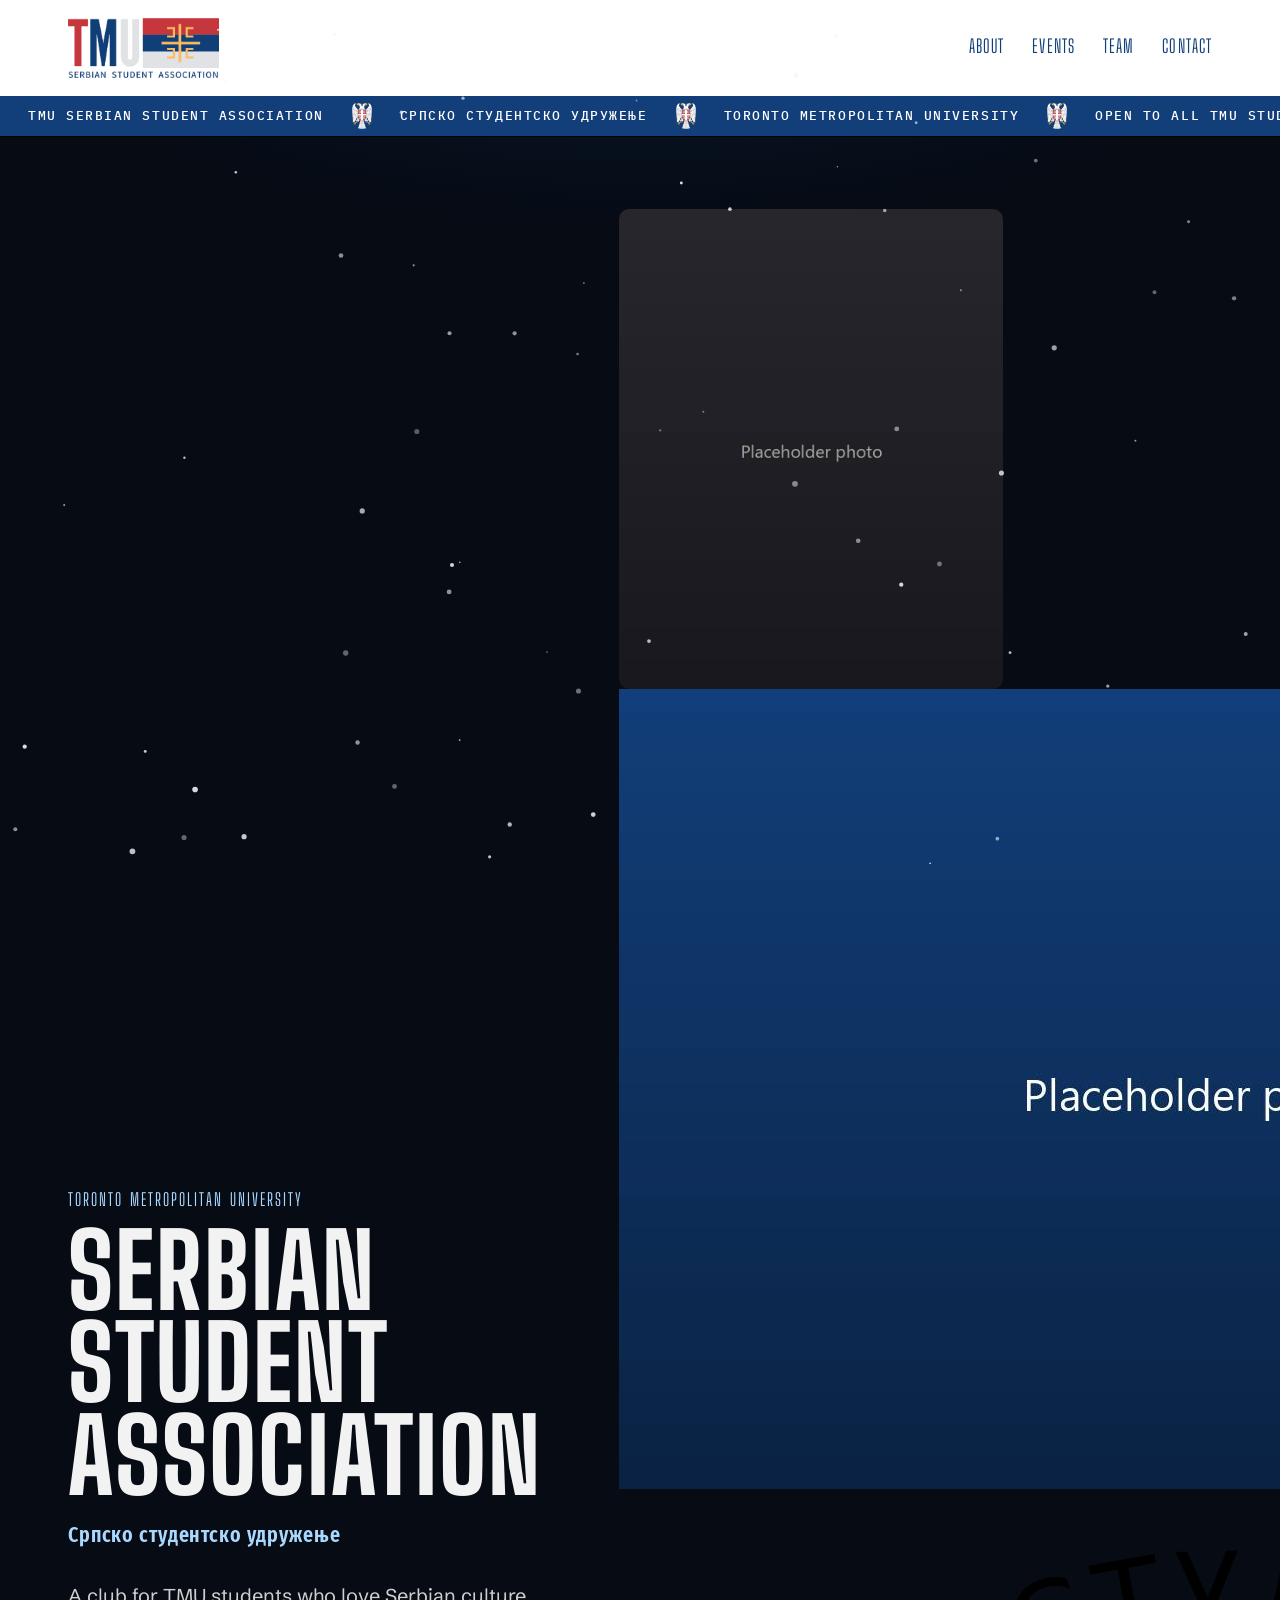
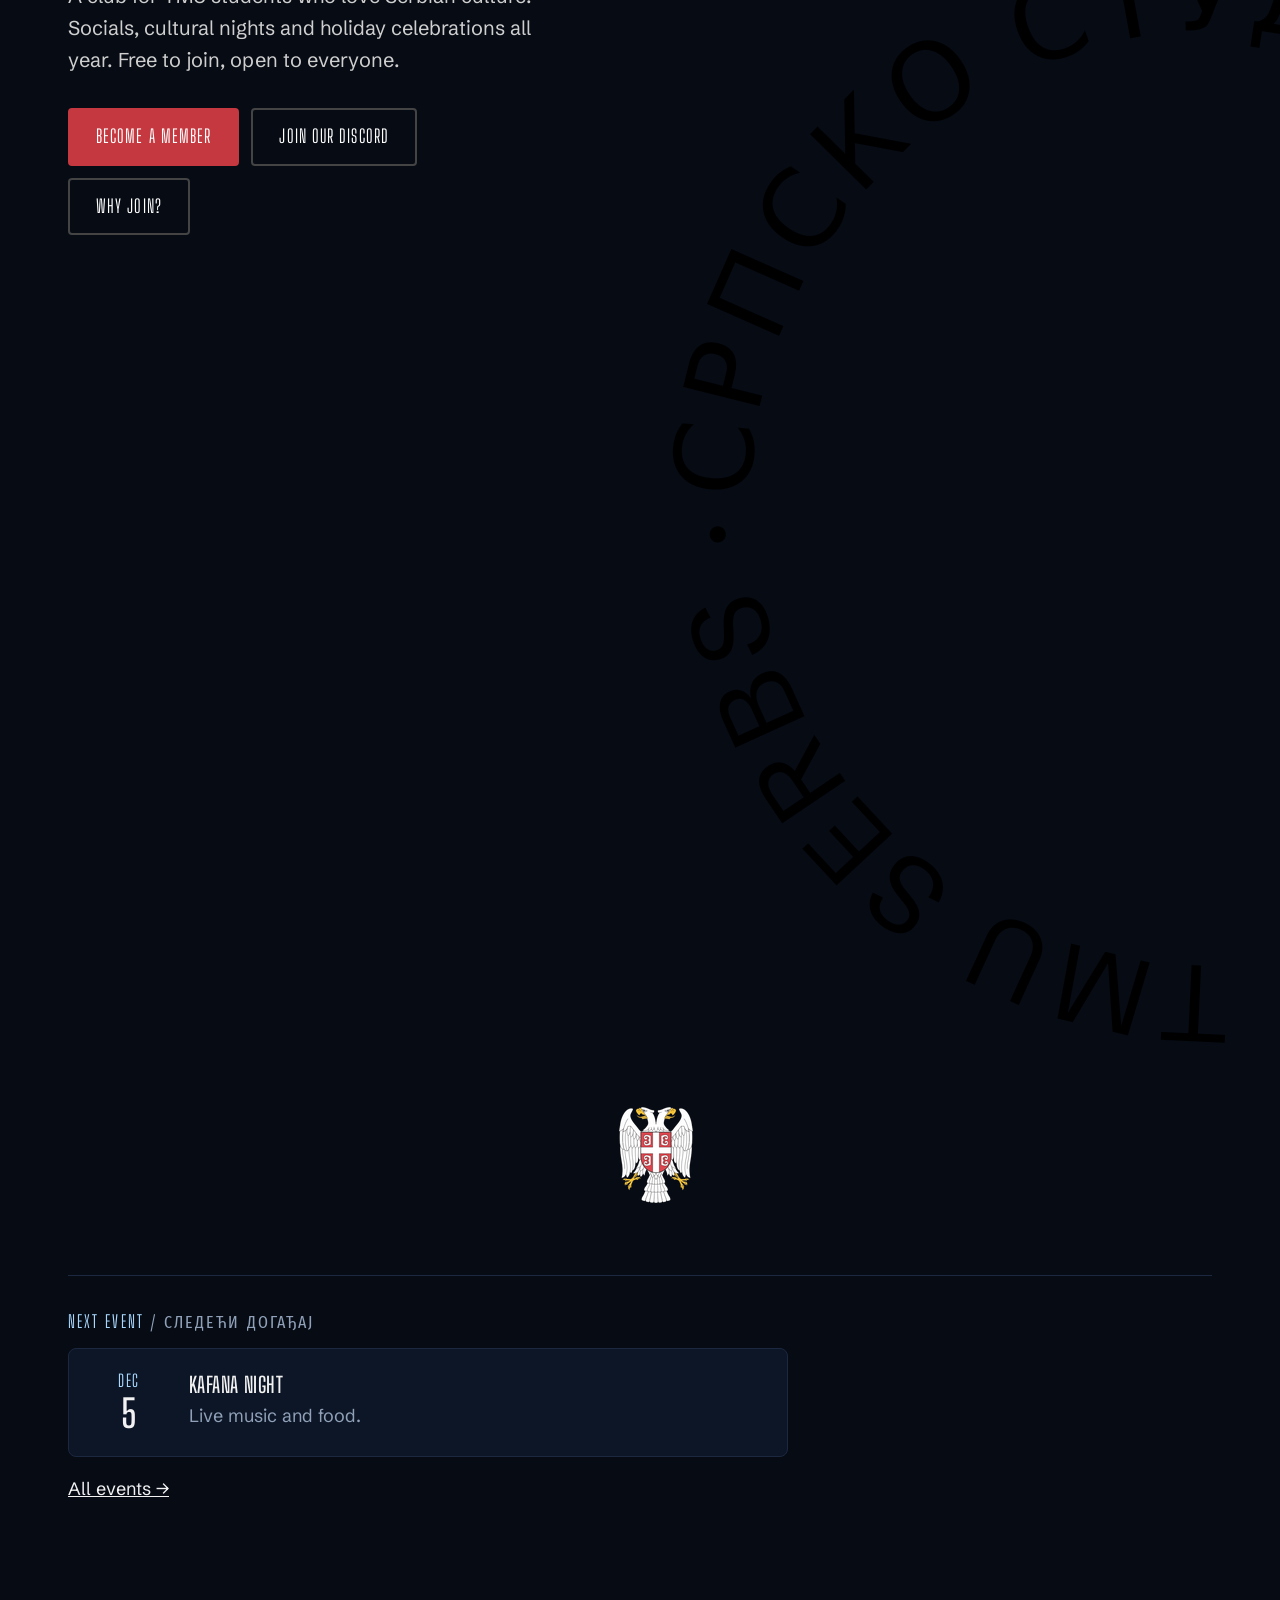
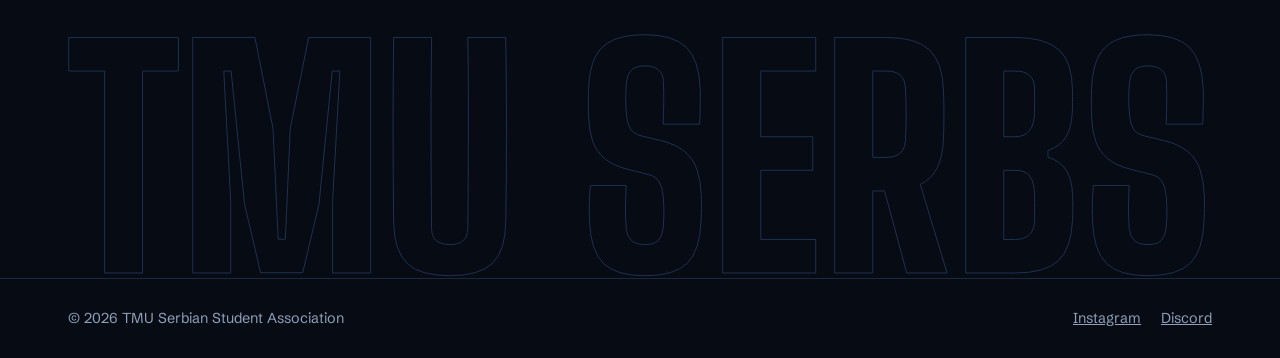
==== commit b638db75: "v3" ====
--- a/index.html
+++ b/index.html
@@ -25,7 +25,7 @@
       </nav>
     </div>
   </header>
-  <div class="stripe" aria-hidden="true"><span></span><span></span><span></span></div>
+  <div class="kilim" aria-hidden="true"></div>
   <div class="ticker" aria-hidden="true">
     <div class="ticker-track"><span lang="en">TMU Serbian Student Association</span><i></i><span lang="sr">Српско студентско удружење</span><i></i><span lang="en">Toronto Metropolitan University</span><i></i><span lang="en">Open to all TMU students</span><i></i><span lang="en">Follow @tmuserbs</span><i></i><span lang="en">TMU Serbian Student Association</span><i></i><span lang="sr">Српско студентско удружење</span><i></i><span lang="en">Toronto Metropolitan University</span><i></i><span lang="en">Open to all TMU students</span><i></i><span lang="en">Follow @tmuserbs</span><i></i><span lang="en">TMU Serbian Student Association</span><i></i><span lang="sr">Српско студентско удружење</span><i></i><span lang="en">Toronto Metropolitan University</span><i></i><span lang="en">Open to all TMU students</span><i></i><span lang="en">Follow @tmuserbs</span><i></i></div>
   </div>
@@ -45,7 +45,14 @@
       </div>
       </div>
       <!-- Replace with a club photo, e.g. images/hero.jpg -->
-      <img class="hero-photo" src="images/placeholder/hero.jpg" alt="TMU Serbian Student Association members">
+      <div class="hero-media">
+        <img class="hero-photo" src="images/placeholder/hero.jpg" alt="TMU Serbian Student Association members">
+        <img class="hero-photo-small" src="images/placeholder/photo-2.jpg" alt="">
+        <div class="stamp" aria-hidden="true">
+          <svg viewBox="0 0 200 200"><defs><path id="ring" d="M100,100 m-78,0 a78,78 0 1,1 156,0 a78,78 0 1,1 -156,0"/></defs><text><textPath href="#ring" textLength="486" lengthAdjust="spacing">СРПСКО СТУДЕНТСКО УДРУЖЕЊЕ · TMU SERBS · </textPath></text></svg>
+          <img src="images/coat-of-arms.png" alt="">
+        </div>
+      </div>
       </section>
 
       <div class="block">
@@ -56,6 +63,7 @@
     </div>
   </main>
 
+  <div class="kilim kilim-thin" aria-hidden="true"></div>
   <div class="wordmark" aria-hidden="true">TMU SERBS</div>
   <footer>
     <div class="wrap">
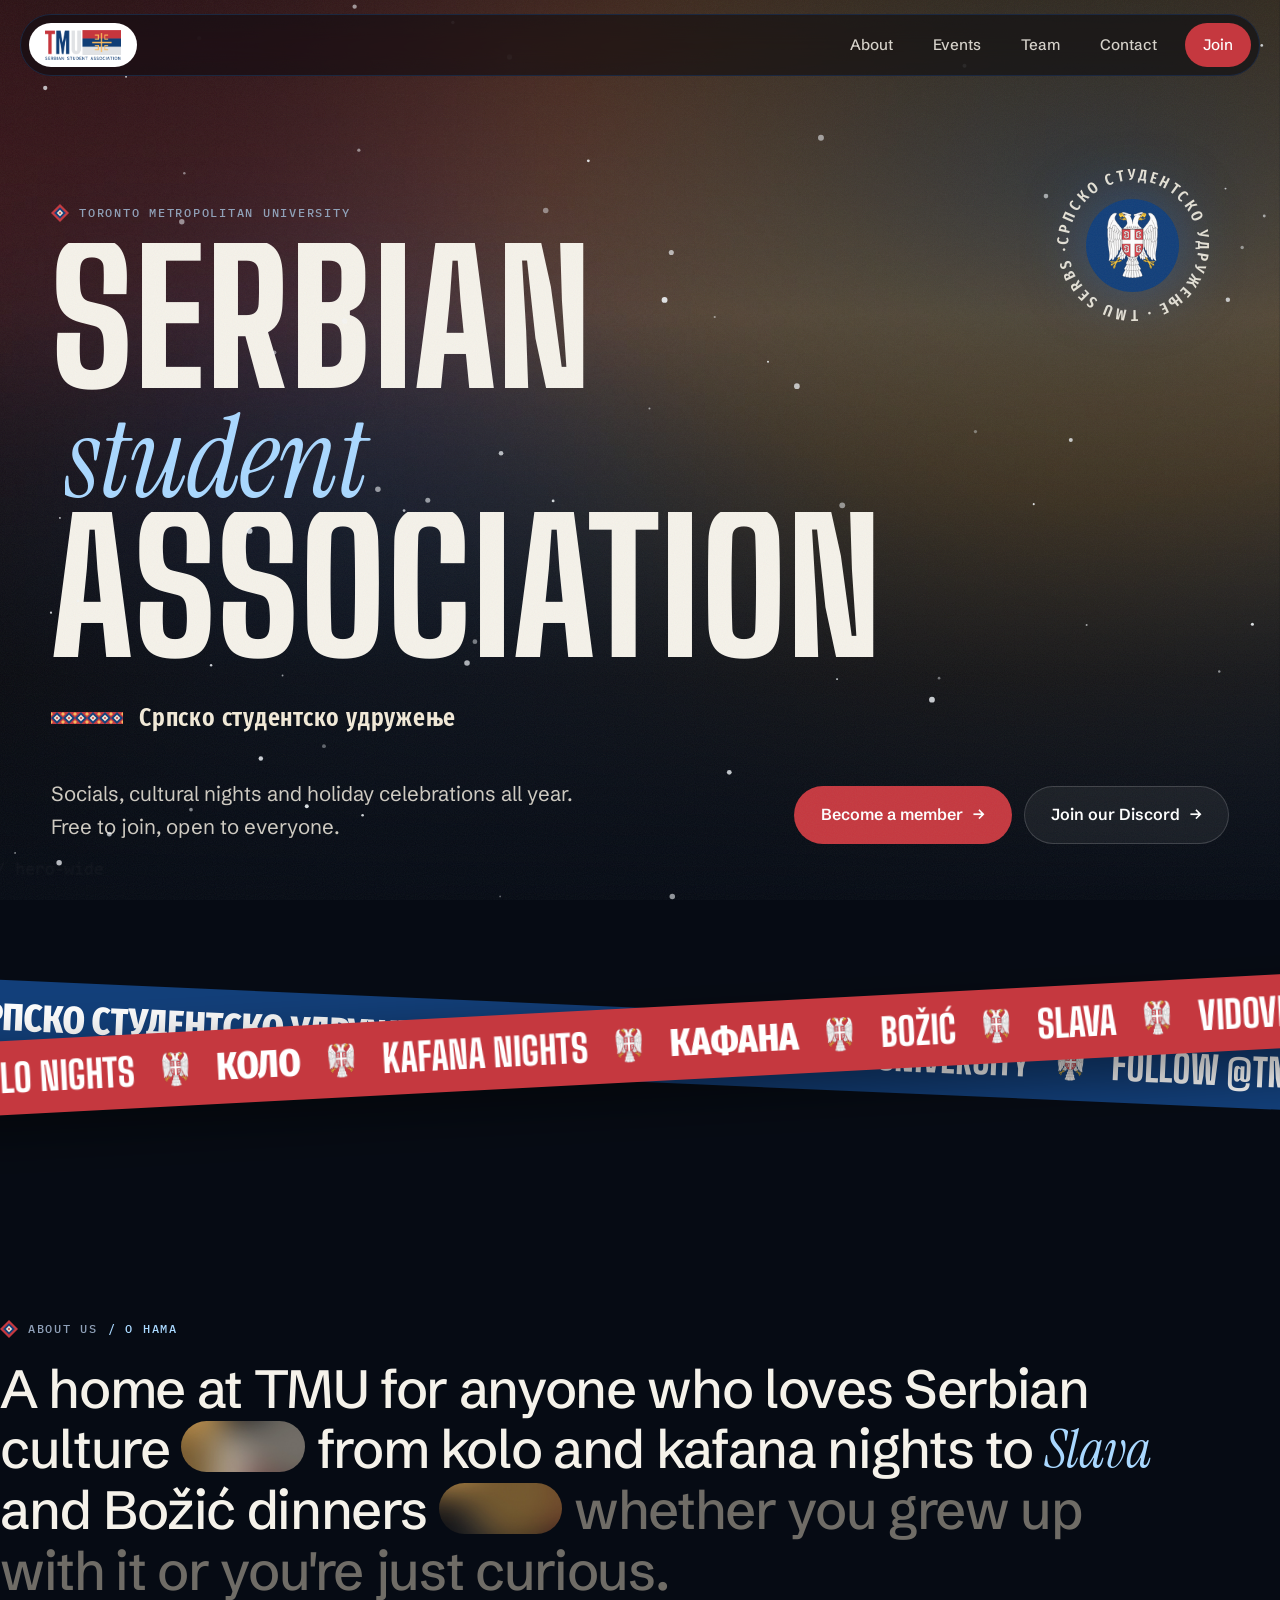
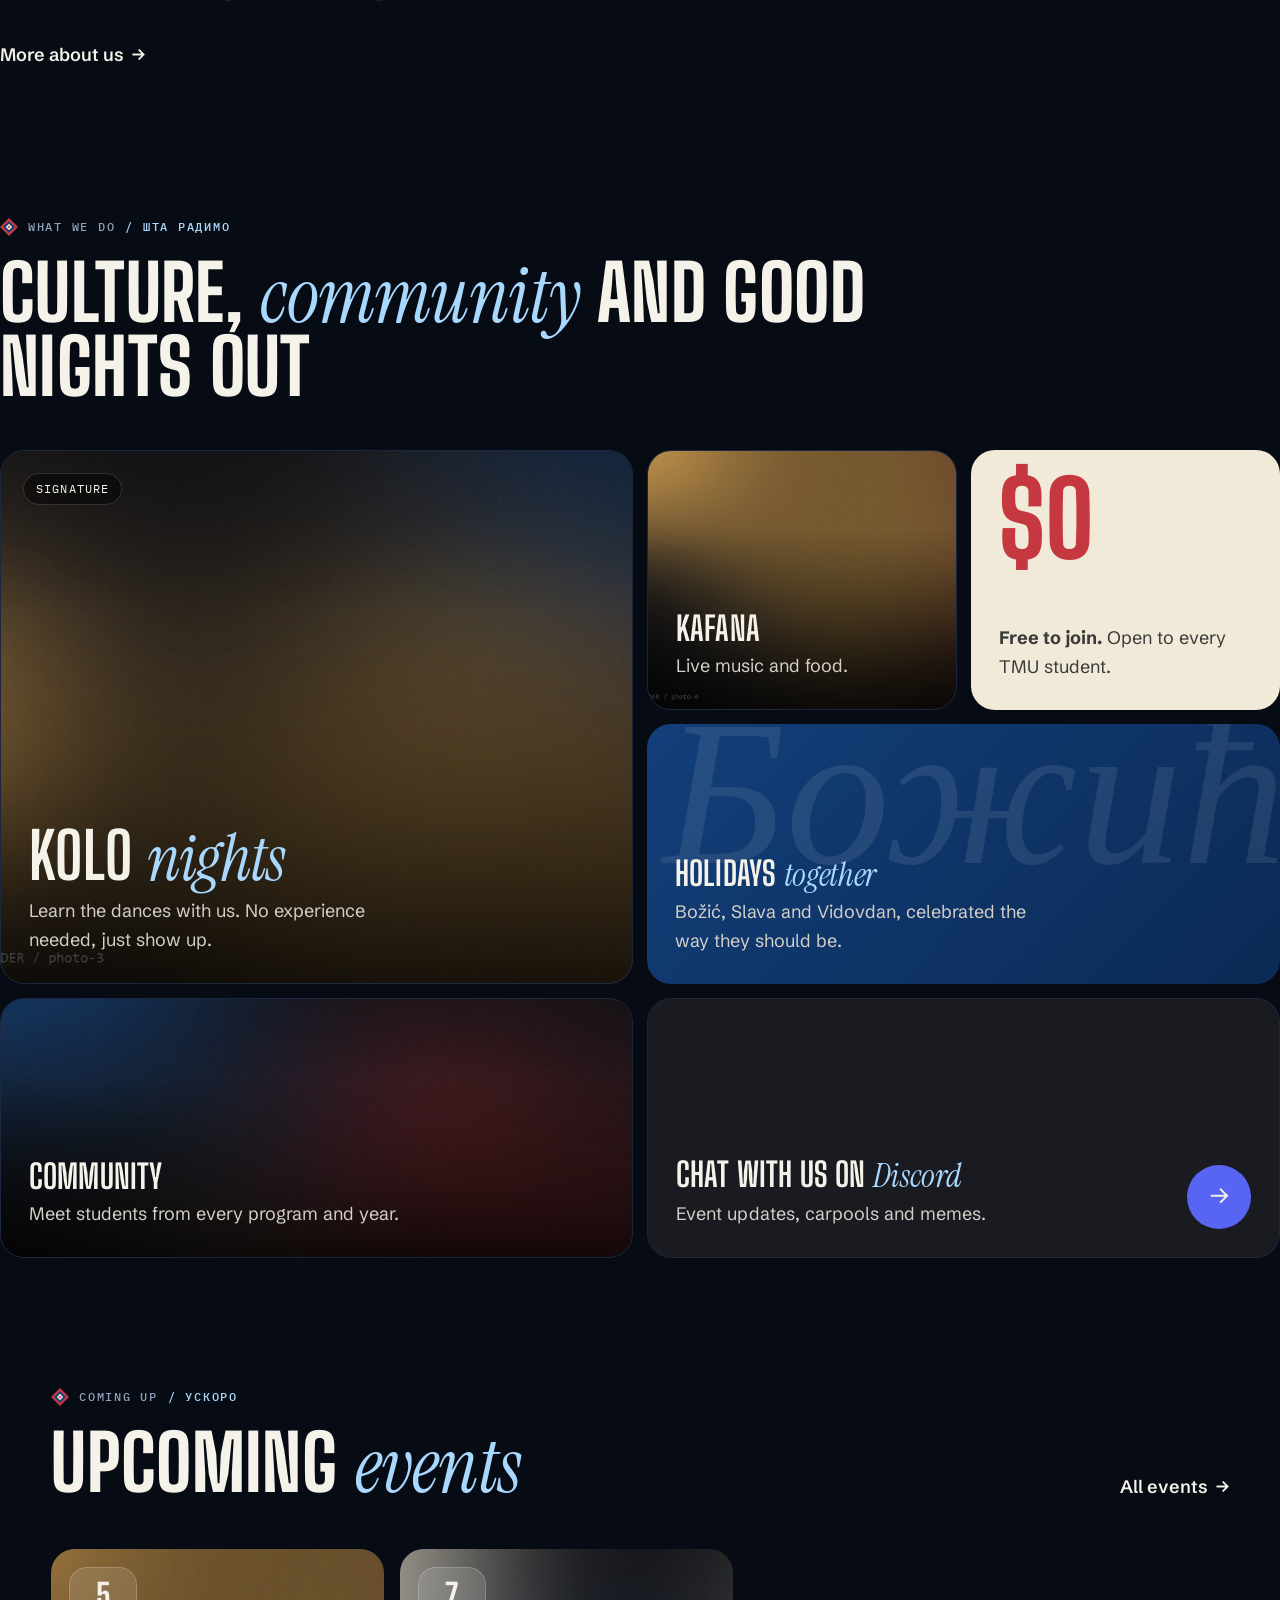
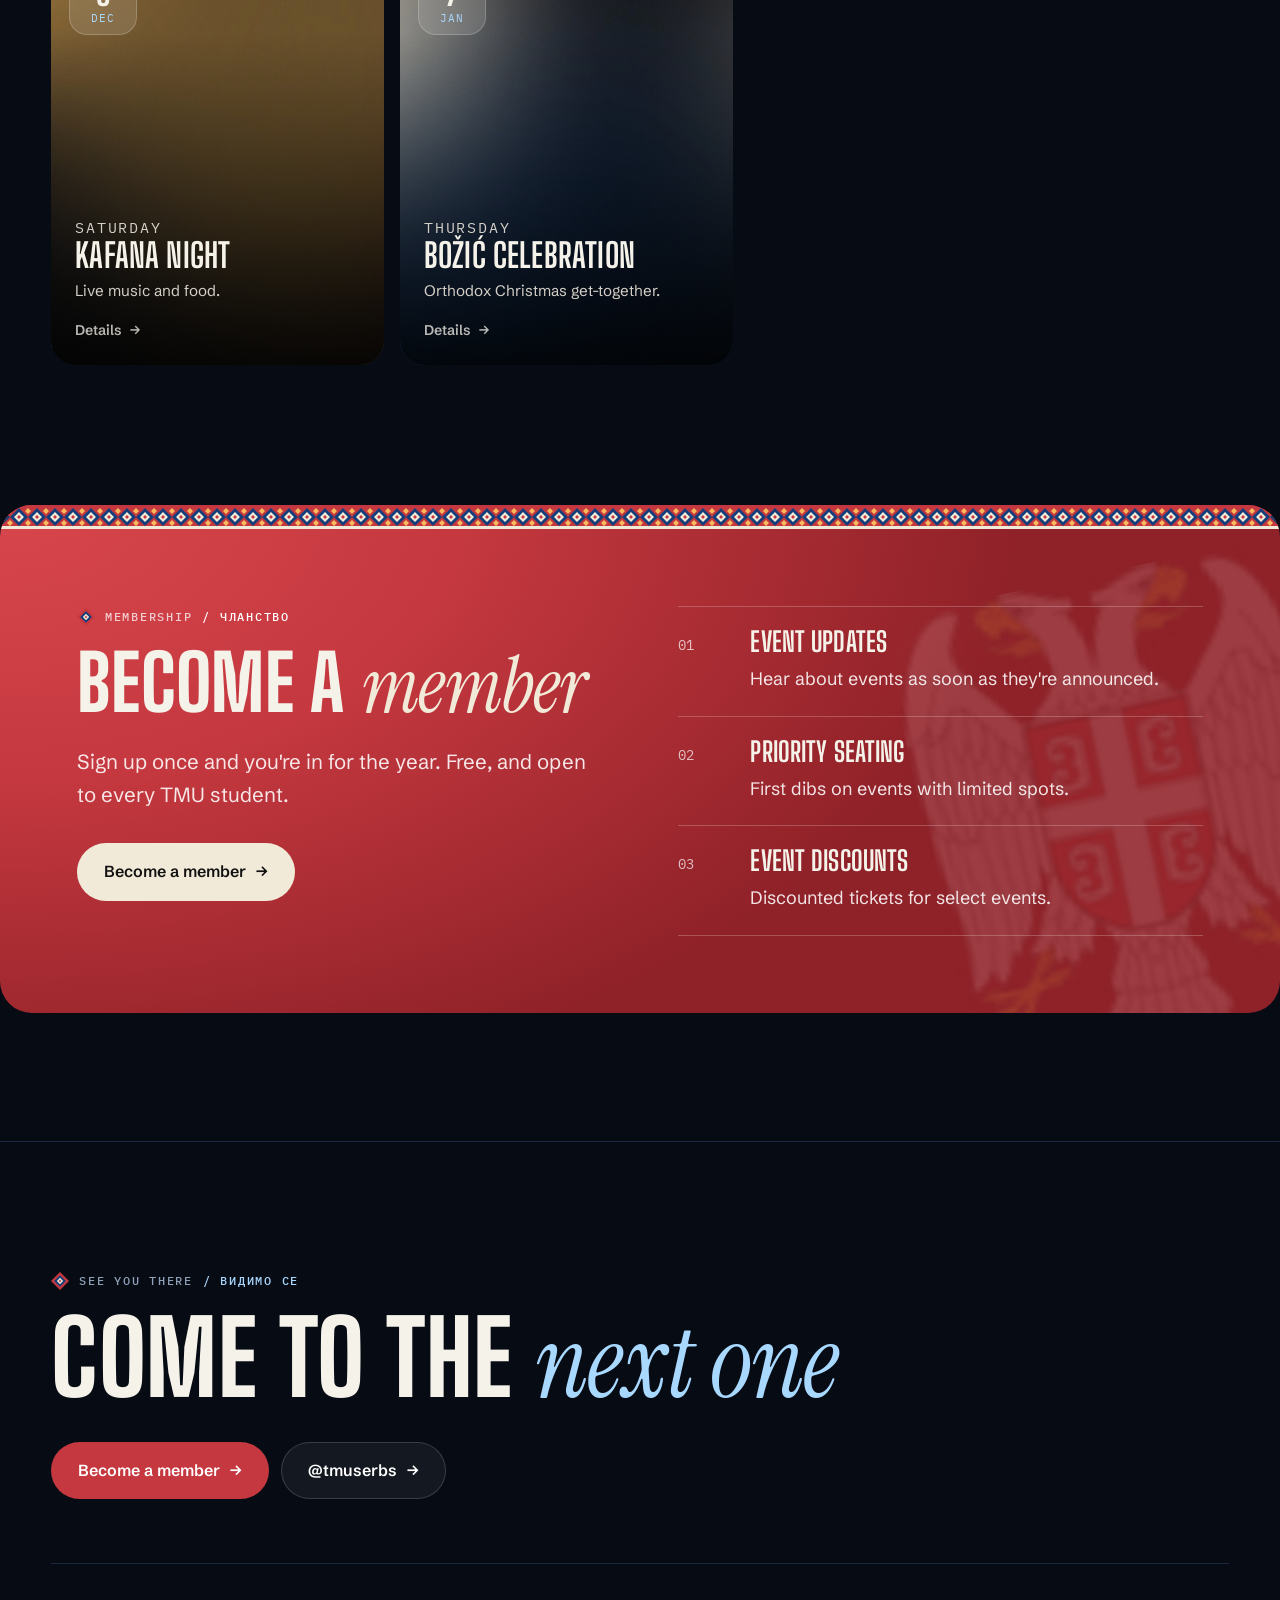
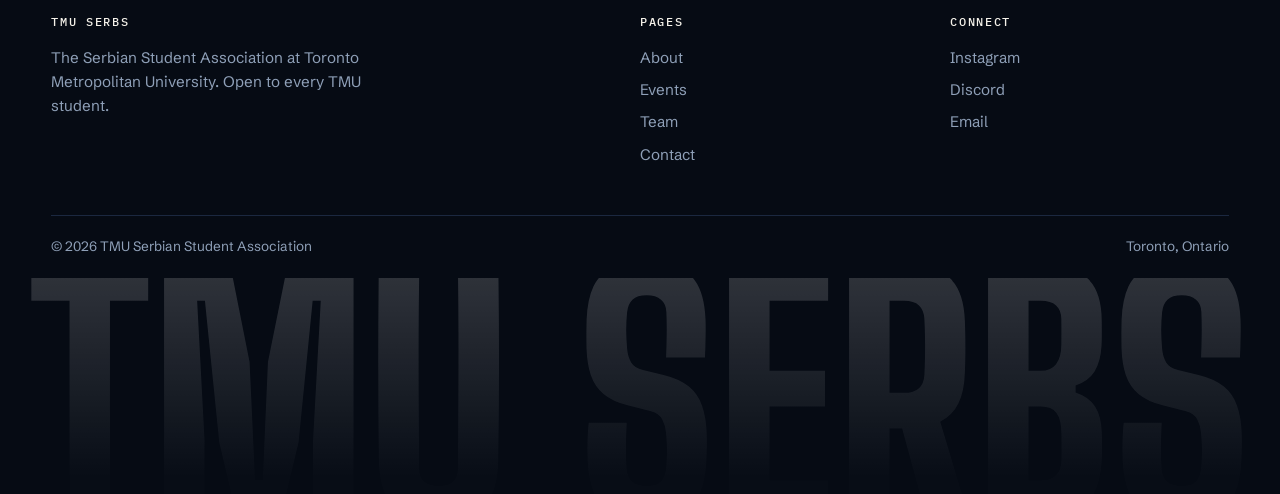
==== commit de8d0c04: "hvala claudic" ====
--- a/index.html
+++ b/index.html
@@ -8,68 +8,167 @@
   <link rel="icon" type="image/png" href="images/favicon.png">
   <link rel="preconnect" href="https://fonts.googleapis.com">
   <link rel="preconnect" href="https://fonts.gstatic.com" crossorigin>
-  <link href="https://fonts.googleapis.com/css2?family=Big+Shoulders+Display:wght@700;800&family=Fira+Sans+Extra+Condensed:wght@600;800&family=IBM+Plex+Mono:wght@500&family=Schibsted+Grotesk:wght@400;500;600&display=swap" rel="stylesheet">
+  <link href="https://fonts.googleapis.com/css2?family=Big+Shoulders+Display:wght@700;800&family=Fira+Sans+Extra+Condensed:wght@600;800&family=IBM+Plex+Mono:wght@500&family=Instrument+Serif:ital@0;1&family=Schibsted+Grotesk:wght@400;500;600&display=swap" rel="stylesheet">
   <link rel="stylesheet" href="styles.css">
   <link rel="stylesheet" href="winter.css">
+  <script>document.documentElement.classList.add("js");</script>
 </head>
 <body>
 
-  <header class="site-header">
-    <div class="wrap">
-      <a href="index.html"><img src="images/logo.png" alt="TMU Serbian Student Association" class="logo"></a>
-      <nav>
-        <a href="about.html">About</a>
-        <a href="events.html">Events</a>
-        <a href="team.html">Team</a>
-        <a href="contact.html">Contact</a>
-      </nav>
-    </div>
+  <header class="nav">
+    <a href="index.html" class="brand"><img src="images/logo.png" alt="TMU Serbian Student Association"></a>
+    <button class="menu-btn" aria-expanded="false" aria-controls="nav-links">Menu</button>
+    <nav class="nav-links" id="nav-links">
+      <a href="about.html">About</a><a href="events.html">Events</a><a href="team.html">Team</a><a href="contact.html">Contact</a><a href="#" class="nav-cta" data-signup>Join</a>
+    </nav>
   </header>
-  <div class="kilim" aria-hidden="true"></div>
-  <div class="ticker" aria-hidden="true">
-    <div class="ticker-track"><span lang="en">TMU Serbian Student Association</span><i></i><span lang="sr">Српско студентско удружење</span><i></i><span lang="en">Toronto Metropolitan University</span><i></i><span lang="en">Open to all TMU students</span><i></i><span lang="en">Follow @tmuserbs</span><i></i><span lang="en">TMU Serbian Student Association</span><i></i><span lang="sr">Српско студентско удружење</span><i></i><span lang="en">Toronto Metropolitan University</span><i></i><span lang="en">Open to all TMU students</span><i></i><span lang="en">Follow @tmuserbs</span><i></i><span lang="en">TMU Serbian Student Association</span><i></i><span lang="sr">Српско студентско удружење</span><i></i><span lang="en">Toronto Metropolitan University</span><i></i><span lang="en">Open to all TMU students</span><i></i><span lang="en">Follow @tmuserbs</span><i></i></div>
-  </div>
 
   <main>
-    <div class="wrap">
-      <section class="hero">
-      <div class="hero-text">
-      <p class="kicker">Toronto Metropolitan University</p>
-      <h1>Serbian Student<br>Association</h1>
-      <p class="sub" lang="sr">Српско студентско удружење</p>
-      <p class="lead">A club for TMU students who love Serbian culture. Socials, cultural nights and holiday celebrations all year. Free to join, open to everyone.</p>
-      <div class="buttons">
-        <a href="#" class="button" data-signup>Become a member</a>
-        <a href="https://discord.gg/zFcSjgYRs" class="button outline" target="_blank" rel="noopener">Join our Discord</a>
-        <a href="about.html#membership" class="button outline">Why join?</a>
+    <section class="hero">
+      <div class="hero-bg">
+        <!-- Replace with a wide club photo, e.g. images/hero.jpg -->
+        <img src="images/placeholder/hero-wide.jpg" alt="">
       </div>
+      <div class="stamp" aria-hidden="true">
+        <svg viewBox="0 0 200 200"><defs><path id="ring" d="M100,100 m-78,0 a78,78 0 1,1 156,0 a78,78 0 1,1 -156,0"/></defs><text><textPath href="#ring" textLength="486" lengthAdjust="spacing">СРПСКО СТУДЕНТСКО УДРУЖЕЊЕ · TMU SERBS · </textPath></text></svg>
+        <img src="images/coat-of-arms.png" alt="">
       </div>
-      <!-- Replace with a club photo, e.g. images/hero.jpg -->
-      <div class="hero-media">
-        <img class="hero-photo" src="images/placeholder/hero.jpg" alt="TMU Serbian Student Association members">
-        <img class="hero-photo-small" src="images/placeholder/photo-2.jpg" alt="">
-        <div class="stamp" aria-hidden="true">
-          <svg viewBox="0 0 200 200"><defs><path id="ring" d="M100,100 m-78,0 a78,78 0 1,1 156,0 a78,78 0 1,1 -156,0"/></defs><text><textPath href="#ring" textLength="486" lengthAdjust="spacing">СРПСКО СТУДЕНТСКО УДРУЖЕЊЕ · TMU SERBS · </textPath></text></svg>
-          <img src="images/coat-of-arms.png" alt="">
+      <div class="wrap">
+        <p class="eyebrow fade-in">Toronto Metropolitan University</p>
+        <h1 class="hero-title">
+          <span class="line"><span>Serbian</span></span>
+          <span class="line line-em"><span><em>student</em></span></span>
+          <span class="line"><span>association</span></span>
+        </h1>
+        <p class="hero-sub fade-in" lang="sr">Српско студентско удружење</p>
+        <div class="hero-foot fade-in">
+          <p class="lead">Socials, cultural nights and holiday celebrations all year. Free to join, open to everyone.</p>
+          <div class="buttons">
+            <a href="#" class="button" data-signup>Become a member</a>
+            <a href="https://discord.gg/zFcSjgYRs" class="button ghost" target="_blank" rel="noopener">Join our Discord</a>
+          </div>
         </div>
       </div>
+    </section>
+
+    <div class="bands" aria-hidden="true">
+      <div class="band band-navy"><div class="band-track"><span lang="sr">Српско студентско удружење</span><i></i><span lang="en">Toronto Metropolitan University</span><i></i><span lang="en">Follow @tmuserbs</span><i></i><span lang="en">Serbian Student Association</span><i></i><span lang="sr">Српско студентско удружење</span><i></i><span lang="en">Toronto Metropolitan University</span><i></i><span lang="en">Follow @tmuserbs</span><i></i><span lang="en">Serbian Student Association</span><i></i><span lang="sr">Српско студентско удружење</span><i></i><span lang="en">Toronto Metropolitan University</span><i></i><span lang="en">Follow @tmuserbs</span><i></i><span lang="en">Serbian Student Association</span><i></i><span lang="sr">Српско студентско удружење</span><i></i><span lang="en">Toronto Metropolitan University</span><i></i><span lang="en">Follow @tmuserbs</span><i></i><span lang="en">Serbian Student Association</span><i></i></div></div>
+      <div class="band band-red"><div class="band-track"><span lang="en">Kolo nights</span><i></i><span lang="sr">Коло</span><i></i><span lang="en">Kafana nights</span><i></i><span lang="sr">Кафана</span><i></i><span lang="en">Božić</span><i></i><span lang="en">Slava</span><i></i><span lang="en">Vidovdan</span><i></i><span lang="en">Open to all TMU students</span><i></i><span lang="en">Kolo nights</span><i></i><span lang="sr">Коло</span><i></i><span lang="en">Kafana nights</span><i></i><span lang="sr">Кафана</span><i></i><span lang="en">Božić</span><i></i><span lang="en">Slava</span><i></i><span lang="en">Vidovdan</span><i></i><span lang="en">Open to all TMU students</span><i></i><span lang="en">Kolo nights</span><i></i><span lang="sr">Коло</span><i></i><span lang="en">Kafana nights</span><i></i><span lang="sr">Кафана</span><i></i><span lang="en">Božić</span><i></i><span lang="en">Slava</span><i></i><span lang="en">Vidovdan</span><i></i><span lang="en">Open to all TMU students</span><i></i><span lang="en">Kolo nights</span><i></i><span lang="sr">Коло</span><i></i><span lang="en">Kafana nights</span><i></i><span lang="sr">Кафана</span><i></i><span lang="en">Božić</span><i></i><span lang="en">Slava</span><i></i><span lang="en">Vidovdan</span><i></i><span lang="en">Open to all TMU students</span><i></i></div></div>
+    </div>
+
+    <section class="section wrap">
+      <p class="eyebrow" data-reveal>About us <span>/ О нама</span></p>
+      <p class="big-text" data-reveal>A home at TMU for anyone who loves Serbian culture <span class="pill-img"><img src="images/placeholder/photo-2.jpg" alt=""></span> from kolo and kafana nights to <em>Slava</em> and Božić dinners <span class="pill-img"><img src="images/placeholder/photo-4.jpg" alt=""></span> <span class="dim">whether you grew up with it or you're just curious.</span></p>
+      <p style="margin-top:40px" data-reveal><a href="about.html" class="link-arrow">More about us</a></p>
+    </section>
+
+    <section class="section wrap" style="padding-top:0">
+      <div class="section-head">
+        <div data-reveal>
+          <p class="eyebrow">What we do <span>/ Шта радимо</span></p>
+          <h2>Culture, <em>community</em> and good nights out</h2>
+        </div>
+      </div>
+      <div class="bento">
+        <a href="events.html" class="tile t-kolo" data-reveal>
+          <img class="tile-img" src="images/placeholder/photo-3.jpg" alt="">
+          <span class="shade"></span>
+          <span class="tile-tag">Signature</span>
+          <h3>Kolo <em>nights</em></h3>
+          <p>Learn the dances with us. No experience needed, just show up.</p>
+        </a>
+        <a href="events.html" class="tile t-kafana" data-reveal style="--d:.08s">
+          <img class="tile-img" src="images/placeholder/photo-4.jpg" alt="">
+          <span class="shade"></span>
+          <h3>Kafana</h3>
+          <p>Live music and food.</p>
+        </a>
+        <div class="tile t-free" data-reveal style="--d:.16s">
+          <span class="huge">$0</span>
+          <p><strong>Free to join.</strong> Open to every TMU student.</p>
+        </div>
+        <a href="events.html" class="tile t-holiday" data-reveal>
+          <span class="cyr" aria-hidden="true">Божић</span>
+          <h3>Holidays <em>together</em></h3>
+          <p>Božić, Slava and Vidovdan, celebrated the way they should be.</p>
+        </a>
+        <a href="team.html" class="tile t-comm" data-reveal>
+          <img class="tile-img" src="images/placeholder/photo-6.jpg" alt="">
+          <span class="shade"></span>
+          <h3>Community</h3>
+          <p>Meet students from every program and year.</p>
+        </a>
+        <a href="https://discord.gg/zFcSjgYRs" class="tile t-discord" target="_blank" rel="noopener" data-reveal style="--d:.08s">
+          <div>
+            <h3>Chat with us on <em>Discord</em></h3>
+            <p>Event updates, carpools and memes.</p>
+          </div>
+          <span class="arrow" aria-hidden="true">→</span>
+        </a>
+      </div>
+    </section>
+
+    <section class="section" style="padding-top:0">
+      <div class="wrap section-head">
+        <div data-reveal>
+          <p class="eyebrow">Coming up <span>/ Ускоро</span></p>
+          <h2>Upcoming <em>events</em></h2>
+        </div>
+        <a href="events.html" class="link-arrow" data-reveal>All events</a>
+      </div>
+      <!-- Events come from script.js -->
+      <div class="rail" id="event-rail"></div>
+    </section>
+
+    <div class="wrap section" style="padding-top:0">
+      <section class="join-panel" id="membership" data-reveal>
+        <div>
+          <p class="eyebrow">Membership <span>/ Чланство</span></p>
+          <h2>Become a <em>member</em></h2>
+          <p class="lead">Sign up once and you're in for the year. Free, and open to every TMU student.</p>
+          <a href="#" class="button light" data-signup>Become a member</a>
+        </div>
+        <ol class="perk-list">
+          <li><h3>Event updates</h3><p>Hear about events as soon as they're announced.</p></li>
+          <li><h3>Priority seating</h3><p>First dibs on events with limited spots.</p></li>
+          <li><h3>Event discounts</h3><p>Discounted tickets for select events.</p></li>
+        </ol>
       </section>
-
-      <div class="block">
-        <p class="kicker">Next event <span>/ Следећи догађај</span></p>
-        <div id="next-event"></div>
-        <p><a href="events.html">All events &rarr;</a></p>
-      </div>
     </div>
   </main>
 
-  <div class="kilim kilim-thin" aria-hidden="true"></div>
-  <div class="wordmark" aria-hidden="true">TMU SERBS</div>
-  <footer>
+  <footer class="footer">
     <div class="wrap">
-      <span>&copy; <span id="year"></span> TMU Serbian Student Association</span>
-      <span class="footer-links"><a href="https://instagram.com/tmuserbs" target="_blank" rel="noopener">Instagram</a><a href="https://discord.gg/zFcSjgYRs" target="_blank" rel="noopener">Discord</a></span>
+      <div class="footer-cta" data-reveal>
+        <div>
+          <p class="eyebrow">See you there <span>/ Видимо се</span></p>
+          <h2>Come to the <em>next one</em></h2>
+        </div>
+        <div class="buttons">
+          <a href="#" class="button" data-signup>Become a member</a>
+          <a href="https://instagram.com/tmuserbs" class="button ghost" target="_blank" rel="noopener">@tmuserbs</a>
+        </div>
+      </div>
+      <div class="footer-grid">
+        <div>
+          <h4>TMU Serbs</h4>
+          <p>The Serbian Student Association at Toronto Metropolitan University. Open to every TMU student.</p>
+        </div>
+        <div>
+          <h4>Pages</h4>
+          <ul><li><a href="about.html">About</a></li><li><a href="events.html">Events</a></li><li><a href="team.html">Team</a></li><li><a href="contact.html">Contact</a></li></ul>
+        </div>
+        <div>
+          <h4>Connect</h4>
+          <ul><li><a href="https://instagram.com/tmuserbs" target="_blank" rel="noopener">Instagram</a></li><li><a href="https://discord.gg/zFcSjgYRs" target="_blank" rel="noopener">Discord</a></li><li><a href="mailto:tmuserbs@torontomu.ca">Email</a></li></ul>
+        </div>
+      </div>
+      <div class="footer-bottom">
+        <span>&copy; <span id="year"></span> TMU Serbian Student Association</span>
+        <span>Toronto, Ontario</span>
+      </div>
     </div>
+    <div class="wordmark" aria-hidden="true">TMU SERBS</div>
   </footer>
 
   <script src="script.js"></script>
--- a/styles.css
+++ b/styles.css
@@ -1,387 +1,604 @@
-/* Colours from the club logo */
+/* =========================================================
+   TMU Serbian Student Association
+   Colours come from the club logo.
+   ========================================================= */
 :root {
-  --bg: #000;
-  --panel: #0e0e0e;
-  --line: #222;
-  --text: #f2f2f2;
-  --muted: #9b9b9b;
+  --bg: #08080b;
+  --panel: #121217;
+  --panel-2: #1a1a21;
+  --line: rgba(255, 255, 255, 0.09);
+  --text: #f5f2ea;
+  --muted: #a19e96;
   --red: #c5383f;
   --red-light: #e2505a;
   --navy: #123f7a;
+  --navy-light: #2a68bd;
   --grey: #e1e3e6;
   --gold: #f9bb5c;
+  --cream: #f2ead8;
+  --radius: 24px;
+  --ease: cubic-bezier(0.2, 0.7, 0.2, 1);
+  --display: "Big Shoulders Display", "Fira Sans Extra Condensed", sans-serif;
+  --serif: "Instrument Serif", Georgia, serif;
+  --kilim: url("data:image/svg+xml,%3Csvg xmlns='http://www.w3.org/2000/svg' width='36' height='18' viewBox='0 0 36 18'%3E%3Crect width='36' height='18' fill='%23c5383f'/%3E%3Cpath d='M0 9 9 0 18 9 9 18Z M18 9 27 0 36 9 27 18Z' fill='%23123f7a'/%3E%3Cpath d='M9 4 14 9 9 14 4 9Z M27 4 32 9 27 14 22 9Z' fill='%23f2ead8'/%3E%3Cpath d='M9 7 11 9 9 11 7 9Z M27 7 29 9 27 11 25 9Z' fill='%23c5383f'/%3E%3Cpath d='M18 0 21 3 18 6 15 3Z M18 12 21 15 18 18 15 15Z M0 0 3 3 0 6Z M0 12 3 15 0 18Z M36 0 36 6 33 3Z M36 12 36 18 33 15Z' fill='%23f9bb5c'/%3E%3C/svg%3E");
+  --diamond: url("data:image/svg+xml,%3Csvg xmlns='http://www.w3.org/2000/svg' viewBox='0 0 40 40'%3E%3Cpath d='M20 0 40 20 20 40 0 20Z' fill='%23c5383f'/%3E%3Cpath d='M20 7 33 20 20 33 7 20Z' fill='%23123f7a'/%3E%3Cpath d='M20 13 27 20 20 27 13 20Z' fill='%23f2ead8'/%3E%3Cpath d='M20 17 23 20 20 23 17 20Z' fill='%23c5383f'/%3E%3C/svg%3E");
 }
 
 * { box-sizing: border-box; }
-
-html { background: var(--bg); }
-
+html { background: var(--bg); overflow-x: clip; scroll-behavior: smooth; }
 body {
   margin: 0;
   min-height: 100vh;
-  display: flex;
-  flex-direction: column;
   background: var(--bg);
   color: var(--text);
   font-family: "Schibsted Grotesk", system-ui, sans-serif;
   font-size: 18px;
   line-height: 1.6;
-}
-
-a { color: var(--text); }
-
-.wrap { width: 100%; max-width: 1240px; margin: 0 auto; padding: 0 clamp(20px, 4vw, 48px); }
-
-/* ---------- Header (white so the logo shows properly) ---------- */
-.site-header { background: #fff; }
-.site-header .wrap {
+  -webkit-font-smoothing: antialiased;
+}
+img { max-width: 100%; }
+a { color: inherit; }
+::selection { background: var(--red); color: #fff; }
+
+/* Film grain over everything */
+body::after {
+  content: "";
+  position: fixed;
+  inset: 0;
+  pointer-events: none;
+  z-index: 90;
+  opacity: 0.06;
+  background: url("data:image/svg+xml,%3Csvg xmlns='http://www.w3.org/2000/svg' width='160' height='160'%3E%3Cfilter id='n'%3E%3CfeTurbulence type='fractalNoise' baseFrequency='0.9' numOctaves='2' stitchTiles='stitch'/%3E%3C/filter%3E%3Crect width='100%25' height='100%25' filter='url(%23n)'/%3E%3C/svg%3E");
+}
+
+.wrap { width: 100%; max-width: 1320px; margin: 0 auto; padding: 0 clamp(20px, 4vw, 56px); }
+
+/* ---------- Type ---------- */
+h1, h2, h3 { margin: 0; font-family: var(--display); font-weight: 800; text-transform: uppercase; line-height: 0.92; letter-spacing: 0.005em; }
+h1 em, h2 em, h3 em, .big-text em {
+  font-family: var(--serif);
+  font-style: italic;
+  font-weight: 400;
+  text-transform: none;
+  letter-spacing: -0.01em;
+  color: var(--gold);
+}
+h2 { font-size: clamp(2.6rem, 6vw, 5.2rem); }
+h3 { font-size: 1.7rem; font-weight: 700; }
+p { margin: 0 0 1em; }
+
+.eyebrow {
+  display: inline-flex;
+  align-items: center;
+  gap: 10px;
+  margin: 0 0 20px;
+  font-family: "IBM Plex Mono", monospace;
+  font-size: 0.78rem;
+  font-weight: 500;
+  letter-spacing: 0.14em;
+  text-transform: uppercase;
+  color: var(--muted);
+}
+.eyebrow::before { content: ""; width: 18px; height: 18px; background: var(--diamond) center / contain no-repeat; flex: none; }
+.eyebrow span { color: var(--gold); }
+
+.lead { font-size: clamp(1.1rem, 1.6vw, 1.3rem); color: #cfcbc2; max-width: 560px; }
+.muted { color: var(--muted); }
+
+/* ---------- Buttons ---------- */
+.buttons { display: flex; flex-wrap: wrap; gap: 12px; }
+.button {
+  display: inline-flex;
+  align-items: center;
+  gap: 10px;
+  padding: 15px 26px;
+  border-radius: 999px;
+  background: var(--red);
+  color: #fff;
+  font-weight: 600;
+  font-size: 1rem;
+  text-decoration: none;
+  border: 1px solid transparent;
+  transition: transform 0.4s var(--ease), background 0.3s, color 0.3s, border-color 0.3s;
+}
+.button::after { content: "→"; transition: transform 0.4s var(--ease); }
+.button:hover { transform: translateY(-2px); background: var(--red-light); }
+.button:hover::after { transform: translateX(4px); }
+.button.ghost { background: rgba(255, 255, 255, 0.06); border-color: rgba(255, 255, 255, 0.16); backdrop-filter: blur(10px); -webkit-backdrop-filter: blur(10px); }
+.button.ghost:hover { background: rgba(255, 255, 255, 0.14); }
+.button.light { background: var(--cream); color: #111; }
+.button.light:hover { background: #fff; }
+
+.link-arrow { display: inline-flex; gap: 8px; align-items: center; font-weight: 600; text-decoration: none; color: var(--text); }
+.link-arrow::after { content: "→"; transition: transform 0.4s var(--ease); }
+.link-arrow:hover::after { transform: translateX(5px); }
+
+/* ---------- Floating nav ---------- */
+.nav {
+  position: fixed;
+  top: 14px;
+  left: 50%;
+  z-index: 100;
+  width: min(1240px, calc(100% - 24px));
+  transform: translateX(-50%);
   display: flex;
   align-items: center;
   justify-content: space-between;
-  flex-wrap: wrap;
-  gap: 12px 24px;
-  padding-top: 18px;
-  padding-bottom: 18px;
-}
-.logo { height: 60px; display: block; }
-
-nav { display: flex; gap: 28px; }
-nav a {
-  font-family: "Big Shoulders Display", "Fira Sans Extra Condensed", sans-serif;
-  text-transform: uppercase;
-  letter-spacing: 0.06em;
-  font-size: 1.14rem;
-  color: var(--navy);
+  gap: 16px;
+  padding: 8px;
+  border-radius: 999px;
+  background: rgba(14, 14, 18, 0.62);
+  border: 1px solid var(--line);
+  backdrop-filter: blur(18px) saturate(1.5);
+  -webkit-backdrop-filter: blur(18px) saturate(1.5);
+}
+.brand { display: flex; align-items: center; padding: 7px 16px; border-radius: 999px; background: #fff; }
+.brand img { display: block; height: 30px; }
+.nav-links { display: flex; align-items: center; gap: 4px; }
+.nav-links a {
+  padding: 10px 18px;
+  border-radius: 999px;
+  font-size: 0.95rem;
+  font-weight: 500;
   text-decoration: none;
-  padding: 4px 0;
-  border-bottom: 2px solid transparent;
-}
-nav a:hover { border-bottom-color: var(--navy); }
-nav a[aria-current="page"] { color: var(--red); border-bottom-color: var(--red); }
-
-/* Flag stripe under the header */
-.stripe { display: flex; height: 6px; }
-.stripe span { flex: 1; }
-.stripe span:nth-child(1) { background: var(--red); }
-.stripe span:nth-child(2) { background: var(--navy); }
-.stripe span:nth-child(3) { background: var(--grey); }
-
-/* ---------- Content ---------- */
-main { flex: 1; padding: 72px 0 96px; }
-
-h1, h2, h3 {
-  font-family: "Big Shoulders Display", "Fira Sans Extra Condensed", sans-serif;
-  font-weight: 600;
-  text-transform: uppercase;
-  letter-spacing: 0.02em;
-  line-height: 1.1;
-  margin: 0;
-}
-h1 { font-size: clamp(2.8rem, 8vw, 5rem); font-weight: 800; margin-bottom: 24px; }
-h2 { font-size: 1.9rem; margin-bottom: 16px; }
-h3 { font-size: 1.35rem; }
-
-.kicker {
-  font-family: "Big Shoulders Display", "Fira Sans Extra Condensed", sans-serif;
-  text-transform: uppercase;
-  letter-spacing: 0.12em;
-  font-size: 1.08rem;
-  color: var(--red-light);
-  margin: 0 0 12px;
-}
-
-.lead { font-size: 1.25rem; color: #cfcfcf; max-width: 640px; margin: 0 0 32px; }
-p { max-width: 680px; }
-.muted { color: var(--muted); }
-
-.button {
-  display: inline-block;
-  font-family: "Big Shoulders Display", "Fira Sans Extra Condensed", sans-serif;
-  text-transform: uppercase;
-  letter-spacing: 0.06em;
-  font-size: 1.14rem;
-  padding: 12px 26px;
+  color: #d6d2ca;
+  transition: background 0.25s, color 0.25s;
+}
+.nav-links a:hover { background: rgba(255, 255, 255, 0.07); color: #fff; }
+.nav-links a[aria-current="page"] { background: rgba(255, 255, 255, 0.12); color: #fff; }
+.nav-links .nav-cta { background: var(--red); color: #fff; margin-left: 6px; }
+.nav-links .nav-cta:hover { background: var(--red-light); }
+.menu-btn { display: none; }
+
+/* ---------- Home hero ---------- */
+.hero {
+  position: relative;
+  min-height: 100svh;
+  display: flex;
+  align-items: flex-end;
+  padding: 140px 0 56px;
+  overflow: hidden;
+  isolation: isolate;
+}
+.hero-bg { position: absolute; inset: 0; z-index: -1; }
+.hero-bg img { width: 100%; height: 100%; object-fit: cover; transform: scale(1.06); animation: settle 2.4s var(--ease) forwards; }
+.hero-bg::after {
+  content: "";
+  position: absolute;
+  inset: 0;
+  background:
+    linear-gradient(180deg, rgba(8, 8, 11, 0.55) 0%, rgba(8, 8, 11, 0.15) 35%, rgba(8, 8, 11, 0.8) 75%, var(--bg) 100%),
+    radial-gradient(60% 50% at 85% 20%, rgba(18, 63, 122, 0.45), transparent 70%);
+}
+@keyframes settle { to { transform: scale(1); } }
+
+.hero-title { font-size: clamp(4.2rem, 14.5vw, 15rem); line-height: 0.8; margin: 0 0 28px; }
+.hero-title .line { display: block; overflow: hidden; padding-bottom: 0.05em; }
+.hero-title .line > span { display: inline-block; animation: rise 1.1s var(--ease) both; }
+.hero-title .line:nth-child(2) > span { animation-delay: 0.1s; }
+.hero-title .line:nth-child(3) > span { animation-delay: 0.2s; }
+.hero-title .line-em { font-size: 0.62em; line-height: 0.95; margin: -0.02em 0 -0.06em 0.12em; }
+.hero-title em { padding-right: 0.08em; }
+@keyframes rise { from { transform: translateY(105%); } to { transform: none; } }
+
+.hero-sub { font-family: "Fira Sans Extra Condensed", sans-serif; font-weight: 600; font-size: clamp(1.2rem, 2vw, 1.6rem); letter-spacing: 0.03em; color: var(--cream); margin: 0 0 40px; display: flex; align-items: center; gap: 16px; }
+.hero-sub::before { content: ""; width: 72px; height: 12px; background: var(--kilim) left / 24px 12px repeat-x; flex: none; }
+.hero-foot { display: flex; justify-content: space-between; align-items: flex-end; gap: 32px; flex-wrap: wrap; }
+.hero-foot .lead { margin: 0; }
+.fade-in { animation: fade 1.2s 0.4s var(--ease) both; }
+@keyframes fade { from { opacity: 0; transform: translateY(16px); } to { opacity: 1; transform: none; } }
+
+/* Spinning stamp */
+.stamp { position: absolute; right: clamp(20px, 5vw, 72px); top: clamp(110px, 18vh, 200px); width: clamp(120px, 13vw, 180px); aspect-ratio: 1; }
+.stamp svg { display: block; width: 100%; height: 100%; overflow: visible; animation: spin 40s linear infinite; }
+.stamp text { font-family: "Fira Sans Extra Condensed", sans-serif; font-weight: 600; font-size: 19px; fill: var(--cream); }
+.stamp::before { content: ""; position: absolute; inset: 22%; border-radius: 50%; background: var(--navy); box-shadow: 0 0 60px rgba(42, 104, 189, 0.5); }
+.stamp img { position: absolute; left: 33%; top: 30%; width: 34%; height: 40%; object-fit: contain; }
+@keyframes spin { to { transform: rotate(360deg); } }
+
+/* ---------- Marquee bands ---------- */
+.bands { position: relative; height: 210px; margin: 40px 0; }
+.band {
+  position: absolute;
+  left: -5%;
+  width: 110%;
+  top: 50%;
+  overflow: hidden;
+  padding: 18px 0;
   background: var(--red);
   color: #fff;
+}
+.band-red { transform: translateY(-50%) rotate(-3deg); z-index: 2; box-shadow: 0 20px 60px rgba(0, 0, 0, 0.5); }
+.band-navy { transform: translateY(-50%) rotate(2.5deg); background: var(--navy); }
+.band.flat { position: relative; left: 0; width: 100%; top: 0; transform: none; padding: 12px 0; }
+.band-track { display: flex; align-items: center; width: max-content; animation: marquee 40s linear infinite; }
+.band-navy .band-track { animation-direction: reverse; animation-duration: 50s; }
+.band-track span { font-family: var(--display); font-weight: 800; font-size: clamp(1.8rem, 3vw, 2.6rem); text-transform: uppercase; line-height: 1; padding: 0 28px; white-space: nowrap; }
+.band-track span[lang="sr"] { font-family: "Fira Sans Extra Condensed", sans-serif; }
+.band.flat .band-track span { font-size: 1.4rem; }
+.band-track i { width: 26px; height: 34px; flex: none; background: url("images/coat-of-arms.png") center / contain no-repeat; }
+.band.flat .band-track i { width: 20px; height: 26px; }
+@keyframes marquee { to { transform: translateX(-50%); } }
+
+/* ---------- Sections ---------- */
+.section { padding: clamp(80px, 10vw, 140px) 0; }
+.section-head { display: flex; justify-content: space-between; align-items: flex-end; gap: 24px; flex-wrap: wrap; margin-bottom: 48px; }
+.section-head h2 { max-width: 900px; }
+
+/* Big statement with photo pills in the text */
+.big-text {
+  font-size: clamp(1.9rem, 4.2vw, 3.9rem);
+  font-weight: 500;
+  line-height: 1.12;
+  letter-spacing: -0.025em;
+  max-width: 1180px;
+  margin: 0;
+}
+.big-text .dim { color: #6f6c66; }
+.pill-img {
+  display: inline-block;
+  width: 2.3em;
+  height: 0.95em;
+  vertical-align: -0.08em;
+  border-radius: 999px;
+  overflow: hidden;
+  background: var(--panel);
+}
+.pill-img img { width: 100%; height: 100%; object-fit: cover; display: block; }
+
+/* Bento grid */
+.bento {
+  display: grid;
+  grid-template-columns: repeat(4, 1fr);
+  grid-auto-rows: 260px;
+  gap: 14px;
+  grid-template-areas:
+    "kolo kolo kafana free"
+    "kolo kolo holiday holiday"
+    "comm comm discord discord";
+}
+.tile {
+  --mx: 50%;
+  --my: 50%;
+  position: relative;
+  overflow: hidden;
+  border-radius: var(--radius);
+  padding: 28px;
+  display: flex;
+  flex-direction: column;
+  justify-content: flex-end;
+  background: var(--panel);
+  border: 1px solid var(--line);
   text-decoration: none;
-  border: 2px solid var(--red);
-  transition: background 0.15s, border-color 0.15s;
-}
-.button:hover { background: var(--red-light); border-color: var(--red-light); }
-.button.outline { background: transparent; border-color: #444; }
-.button.outline:hover { border-color: var(--text); }
-.buttons { display: flex; flex-wrap: wrap; gap: 12px; }
-
-.block { margin-top: 64px; padding-top: 32px; border-top: 1px solid var(--line); }
-
-/* Home: next event */
-.next-event {
+  isolation: isolate;
+}
+.tile::before {
+  content: "";
+  position: absolute;
+  inset: 0;
+  z-index: 1;
+  pointer-events: none;
+  opacity: 0;
+  transition: opacity 0.4s;
+  background: radial-gradient(400px circle at var(--mx) var(--my), rgba(255, 255, 255, 0.1), transparent 60%);
+}
+.tile:hover::before { opacity: 1; }
+.tile > * { position: relative; z-index: 2; }
+.tile h3 { font-size: clamp(1.8rem, 2.6vw, 2.6rem); margin-bottom: 8px; }
+.tile p { margin: 0; color: #d4d0c8; max-width: 380px; }
+.tile > .tile-img { position: absolute; inset: 0; z-index: -1; width: 100%; height: 100%; object-fit: cover; transition: transform 1s var(--ease); }
+.tile > .shade { position: absolute; inset: 0; z-index: 0; background: linear-gradient(180deg, transparent 30%, rgba(0, 0, 0, 0.8)); }
+.tile:hover > .tile-img { transform: scale(1.06); }
+.tile > .tile-tag {
+  position: absolute;
+  top: 22px;
+  left: 22px;
+  padding: 6px 12px;
+  border-radius: 999px;
+  font-family: "IBM Plex Mono", monospace;
+  font-size: 0.72rem;
+  letter-spacing: 0.1em;
+  text-transform: uppercase;
+  background: rgba(0, 0, 0, 0.45);
+  backdrop-filter: blur(8px);
+  -webkit-backdrop-filter: blur(8px);
+  border: 1px solid rgba(255, 255, 255, 0.15);
+}
+.t-kolo { grid-area: kolo; }
+.t-kolo h3 { font-size: clamp(2.6rem, 5vw, 4.6rem); }
+.t-kafana { grid-area: kafana; }
+.t-free { grid-area: free; background: var(--cream); color: #111; border: 0; justify-content: space-between; }
+.t-free .huge { font-family: var(--display); font-weight: 800; font-size: 6.5rem; line-height: 0.8; color: var(--red); }
+.t-free p { color: #3a3a3a; }
+.t-holiday { grid-area: holiday; background: linear-gradient(135deg, var(--navy), #0b2a55); border: 0; }
+.t-holiday > .cyr { position: absolute; right: -6px; top: -36px; z-index: 0; font-family: var(--serif); font-style: italic; font-size: 13rem; line-height: 1; color: rgba(255, 255, 255, 0.09); pointer-events: none; }
+.t-comm { grid-area: comm; }
+.t-discord { grid-area: discord; background: var(--panel-2); flex-direction: row; align-items: flex-end; justify-content: space-between; gap: 24px; }
+.t-discord .arrow {
+  flex: none;
+  width: 64px;
+  height: 64px;
+  border-radius: 50%;
+  display: grid;
+  place-items: center;
+  background: #5865f2;
+  font-size: 1.6rem;
+  transition: transform 0.5s var(--ease);
+}
+.t-discord:hover .arrow { transform: rotate(-45deg) scale(1.08); }
+
+/* ---------- Event cards ---------- */
+.rail {
+  display: grid;
+  grid-auto-flow: column;
+  grid-auto-columns: clamp(260px, 26vw, 340px);
+  gap: 16px;
+  overflow-x: auto;
+  scroll-snap-type: x mandatory;
+  scroll-padding: 0 max(clamp(20px, 4vw, 56px), calc((100vw - 1320px) / 2 + 56px));
+  padding: 0 max(clamp(20px, 4vw, 56px), calc((100vw - 1320px) / 2 + 56px)) 12px;
+  scrollbar-width: none;
+}
+.rail::-webkit-scrollbar { display: none; }
+.rail > * { scroll-snap-align: start; }
+.ecard-grid { display: grid; grid-template-columns: repeat(auto-fill, minmax(280px, 1fr)); gap: 16px; }
+
+.ecard {
+  position: relative;
   display: flex;
+  flex-direction: column;
+  justify-content: flex-end;
+  aspect-ratio: 4 / 5;
+  padding: 24px;
+  border-radius: var(--radius);
+  overflow: hidden;
+  text-decoration: none;
+  background: var(--panel);
+  isolation: isolate;
+}
+.ecard > img { position: absolute; inset: 0; z-index: -2; width: 100%; height: 100%; object-fit: cover; transition: transform 1s var(--ease), filter 0.6s; }
+.ecard::before { content: ""; position: absolute; inset: 0; z-index: -1; background: linear-gradient(180deg, rgba(0, 0, 0, 0.1) 20%, rgba(0, 0, 0, 0.88)); }
+.ecard:hover > img { transform: scale(1.07); }
+.ecard-date {
+  position: absolute;
+  top: 18px;
+  left: 18px;
+  display: flex;
+  flex-direction: column;
+  align-items: center;
+  justify-content: center;
+  width: 68px;
+  height: 68px;
+  border-radius: 18px;
+  background: rgba(255, 255, 255, 0.12);
+  border: 1px solid rgba(255, 255, 255, 0.2);
+  backdrop-filter: blur(12px);
+  -webkit-backdrop-filter: blur(12px);
+  line-height: 1;
+}
+.ecard-date b { font-family: var(--display); font-size: 1.9rem; font-weight: 800; }
+.ecard-date small { font-family: "IBM Plex Mono", monospace; font-size: 0.68rem; letter-spacing: 0.12em; text-transform: uppercase; margin-top: 3px; color: var(--gold); }
+.ecard-meta { font-family: "IBM Plex Mono", monospace; font-size: 0.72rem; letter-spacing: 0.12em; text-transform: uppercase; color: var(--gold); margin: 0 0 8px; }
+.ecard h3 { font-size: 2.1rem; margin-bottom: 8px; }
+.ecard p { margin: 0; color: #d4d0c8; font-size: 0.95rem; }
+.ecard-more {
+  margin-top: 16px;
+  display: inline-flex;
+  gap: 8px;
+  font-size: 0.88rem;
+  font-weight: 600;
+  opacity: 0.75;
+  transition: opacity 0.3s, gap 0.4s var(--ease);
+}
+.ecard:hover .ecard-more { opacity: 1; gap: 14px; }
+.ecard.past > img { filter: grayscale(0.7) brightness(0.8); }
+.ecard.past:hover > img { filter: none; }
+.empty { padding: 40px; border-radius: var(--radius); border: 1px dashed var(--line); color: var(--muted); }
+.past-head { margin-top: clamp(64px, 8vw, 110px); }
+
+/* ---------- Membership panel ---------- */
+.join-panel {
+  position: relative;
+  display: grid;
+  grid-template-columns: 1fr 1fr;
+  gap: clamp(32px, 6vw, 96px);
+  padding: clamp(36px, 6vw, 80px);
+  padding-top: calc(clamp(36px, 6vw, 80px) + 24px);
+  border-radius: 32px;
+  background: radial-gradient(80% 120% at 0% 0%, #d8464d, var(--red) 45%, #8f2128);
+  overflow: hidden;
+  isolation: isolate;
+  scroll-margin-top: 110px;
+}
+.join-panel::before { content: ""; position: absolute; top: 0; left: 0; right: 0; height: 24px; background: linear-gradient(var(--cream), var(--cream)) bottom / 100% 3px no-repeat, var(--kilim) center / 36px 18px repeat-x, var(--red); }
+.join-panel::after { content: ""; position: absolute; right: -60px; bottom: -80px; z-index: -1; width: 420px; height: 520px; background: url("images/coat-of-arms.png") center / contain no-repeat; opacity: 0.12; transform: rotate(-12deg); }
+.join-panel .eyebrow { color: rgba(255, 255, 255, 0.75); }
+.join-panel .eyebrow span { color: #fff; }
+.join-panel h2 em { color: var(--cream); }
+.join-panel .lead { color: rgba(255, 255, 255, 0.88); margin: 24px 0 32px; }
+.perk-list { list-style: none; margin: 0; padding: 0; counter-reset: perk; align-self: center; }
+.perk-list li { counter-increment: perk; display: grid; grid-template-columns: 56px 1fr; gap: 8px 16px; padding: 22px 0; border-top: 1px solid rgba(255, 255, 255, 0.22); }
+.perk-list li:last-child { border-bottom: 1px solid rgba(255, 255, 255, 0.22); }
+.perk-list li::before { content: counter(perk, decimal-leading-zero); font-family: "IBM Plex Mono", monospace; font-size: 0.85rem; padding-top: 6px; color: rgba(255, 255, 255, 0.7); }
+.perk-list h3 { font-size: 1.7rem; }
+.perk-list p { grid-column: 2; margin: 0; color: rgba(255, 255, 255, 0.88); }
+
+/* ---------- Inner pages ---------- */
+.page-head { position: relative; isolation: isolate; padding-top: clamp(150px, 20vh, 220px); padding-bottom: clamp(48px, 6vw, 80px); }
+.page-head h1 { font-size: clamp(4rem, 11vw, 10.5rem); line-height: 0.82; margin-bottom: 28px; }
+.page-head h1 em { font-size: 0.95em; }
+.page-head h1 .line { display: block; overflow: hidden; padding-bottom: 0.05em; }
+.page-head h1 .line > span { display: inline-block; animation: rise 1.1s var(--ease) both; }
+.glow {
+  position: absolute;
+  z-index: -1;
+  top: -200px;
+  right: -200px;
+  width: 760px;
+  height: 760px;
+  border-radius: 50%;
+  background: radial-gradient(circle, rgba(42, 104, 189, 0.35), rgba(197, 56, 63, 0.15) 45%, transparent 70%);
+  filter: blur(40px);
+  pointer-events: none;
+}
+.page-body { padding: clamp(56px, 7vw, 100px) 0 clamp(80px, 10vw, 140px); }
+.page-body > .wrap > * + * { margin-top: clamp(64px, 8vw, 120px); }
+.subhead { font-size: clamp(2rem, 4vw, 3.2rem); margin-bottom: 32px; }
+
+/* About: three pillars */
+.pillars { display: grid; grid-template-columns: repeat(3, 1fr); gap: 14px; }
+.pillars .tile { min-height: 300px; justify-content: space-between; }
+.pillars .num { font-family: "IBM Plex Mono", monospace; font-size: 0.8rem; color: var(--muted); }
+.pillars .tile::after { content: ""; position: absolute; right: 24px; top: 24px; width: 40px; height: 40px; background: var(--diamond) center / contain no-repeat; }
+
+/* Team */
+.team { list-style: none; margin: 0; padding: 0; display: grid; grid-template-columns: repeat(auto-fill, minmax(240px, 1fr)); gap: 40px 16px; }
+.portrait {
+  position: relative;
+  display: grid;
+  place-items: center;
+  aspect-ratio: 4 / 5;
+  margin-bottom: 18px;
+  border-radius: var(--radius);
+  overflow: hidden;
+  background: radial-gradient(120% 90% at 20% 0%, var(--navy-light), var(--navy) 45%, #08203f);
+}
+.portrait::after { content: ""; position: absolute; left: 0; right: 0; bottom: 0; height: 14px; background: var(--kilim) left / 28px 14px repeat-x; }
+.portrait img { width: 100%; height: 100%; object-fit: cover; transition: transform 1s var(--ease); }
+.portrait .initials { font-family: var(--serif); font-style: italic; font-size: 7rem; line-height: 1; color: rgba(255, 255, 255, 0.85); transition: transform 1s var(--ease); }
+.team li:hover .portrait img, .team li:hover .initials { transform: scale(1.06); }
+.team .role { font-family: "IBM Plex Mono", monospace; font-size: 0.75rem; letter-spacing: 0.12em; text-transform: uppercase; color: var(--gold); margin: 0 0 4px; }
+.team .name { font-family: var(--display); font-weight: 800; font-size: 2rem; text-transform: uppercase; line-height: 1; margin: 0; }
+
+/* Contact */
+.contact-list { list-style: none; margin: 0; padding: 0; border-top: 1px solid var(--line); }
+.contact-row {
+  display: grid;
+  grid-template-columns: 180px 1fr auto;
+  align-items: center;
   gap: 24px;
-  align-items: center;
-  padding: 24px;
-  background: var(--panel);
-  border-left: 4px solid var(--red);
+  padding: clamp(24px, 3vw, 36px) 0;
+  border-bottom: 1px solid var(--line);
   text-decoration: none;
-  max-width: 720px;
-}
-.next-event:hover { background: #151515; }
-.next-event p { margin: 4px 0 0; color: var(--muted); }
-
-/* Date badge */
-.date {
-  flex: none;
-  width: 72px;
-  text-align: center;
-  font-family: "Big Shoulders Display", "Fira Sans Extra Condensed", sans-serif;
-  text-transform: uppercase;
-  line-height: 1;
-}
-.date .m { display: block; color: var(--gold); font-size: 1.05rem; letter-spacing: 0.1em; }
-.date .d { display: block; font-size: 2.4rem; font-weight: 600; margin-top: 4px; }
-
-/* About: three points */
-.points { display: grid; grid-template-columns: repeat(3, 1fr); gap: 32px; margin-top: 48px; }
-.points h3 { color: var(--gold); margin-bottom: 8px; }
-.points p { margin: 0; color: var(--muted); }
-
-/* Events list */
-.events { list-style: none; margin: 0; padding: 0; }
-.events li {
-  display: flex;
-  gap: 24px;
-  align-items: center;
-  padding: 24px 0;
-  border-top: 1px solid var(--line);
-}
-.events li:last-child { border-bottom: 1px solid var(--line); }
-.events p { margin: 4px 0 0; color: var(--muted); }
-.events li.past { opacity: 0.4; }
-.events-heading { margin-top: 56px; }
-
-/* Team */
-.team { list-style: none; margin: 0; padding: 0; display: grid; grid-template-columns: repeat(auto-fill, minmax(240px, 1fr)); gap: 16px; }
-.team li { background: var(--panel); border-top: 3px solid var(--red); padding: 28px 24px; }
-.team .role { font-family: "Big Shoulders Display", "Fira Sans Extra Condensed", sans-serif; text-transform: uppercase; letter-spacing: 0.08em; font-size: 1.02rem; color: var(--red-light); margin: 0 0 6px; }
-.team .name { font-size: 1.3rem; font-weight: 600; margin: 0; }
-
-/* Contact */
-.contact { list-style: none; margin: 0; padding: 0; }
-.contact li { padding: 20px 0; border-top: 1px solid var(--line); display: flex; gap: 24px; flex-wrap: wrap; }
-.contact li:last-child { border-bottom: 1px solid var(--line); }
-.contact .label { width: 120px; font-size: 1.1rem; font-family: "Big Shoulders Display", "Fira Sans Extra Condensed", sans-serif; text-transform: uppercase; letter-spacing: 0.08em; color: var(--muted); }
-.contact a { text-decoration-color: var(--red); text-underline-offset: 4px; }
-
-/* ---------- Footer ---------- */
-footer { border-top: 1px solid var(--line); padding: 28px 0; color: var(--muted); font-size: 0.9rem; }
-footer .wrap { display: flex; justify-content: space-between; flex-wrap: wrap; gap: 8px; }
-footer a { color: var(--muted); }
-.footer-links { display: flex; gap: 20px; }
-
-@media (max-width: 640px) {
-  body { font-size: 17px; }
-  main { padding: 48px 0 72px; }
-  .logo { height: 46px; }
-  nav { gap: 20px; }
-  .points { grid-template-columns: 1fr; gap: 24px; }
-  .next-event, .events li { gap: 16px; }
-  .date { width: 56px; }
-  .date .d { font-size: 2rem; }
-}
-
-/* ---------- Event cards with thumbnails ---------- */
-.events li.event-card {
-  display: grid;
-  grid-template-columns: 128px 1fr;
-  gap: 24px;
-  align-items: center;
-}
-.thumb-link { display: block; overflow: hidden; }
-.thumb {
-  display: block;
-  width: 100%;
-  aspect-ratio: 1 / 1;
-  object-fit: cover;
-  background: var(--panel);
-  transition: transform 0.3s;
-}
-.thumb-link:hover .thumb { transform: scale(1.04); }
-.thumb-empty { display: grid; place-items: center; border-left: 4px solid var(--red); }
-.event-info h3 { margin-top: 2px; }
-.event-date {
-  font-family: "Big Shoulders Display", "Fira Sans Extra Condensed", sans-serif;
-  text-transform: uppercase;
-  letter-spacing: 0.08em;
-  font-size: 1.02rem;
-  color: var(--gold) !important;
-  margin: 0 0 4px !important;
-}
-.gallery-link {
-  display: inline-block;
-  margin-top: 6px;
-  font-family: "Big Shoulders Display", "Fira Sans Extra Condensed", sans-serif;
-  text-transform: uppercase;
-  letter-spacing: 0.06em;
-  font-size: 1.08rem;
-  color: var(--red-light);
-  text-decoration: none;
-}
-.gallery-link:hover { color: var(--text); }
-
-/* ---------- Gallery page ---------- */
-.back { display: inline-block; margin-bottom: 24px; color: var(--muted); text-decoration: none; font-size: 0.95rem; }
+  transition: padding 0.5s var(--ease), color 0.3s;
+}
+.contact-row .label { font-family: "IBM Plex Mono", monospace; font-size: 0.8rem; letter-spacing: 0.12em; text-transform: uppercase; color: var(--muted); }
+.contact-row .value { font-family: var(--display); font-weight: 800; text-transform: uppercase; font-size: clamp(1.8rem, 5vw, 4.2rem); line-height: 1; overflow-wrap: anywhere; }
+.contact-row .value.lower { text-transform: none; }
+.contact-row .go { width: 56px; height: 56px; border-radius: 50%; display: grid; place-items: center; border: 1px solid var(--line); font-size: 1.3rem; transition: transform 0.5s var(--ease), background 0.3s, border-color 0.3s, color 0.3s; }
+.contact-row:hover { padding-left: 16px; color: var(--gold); }
+.contact-row:hover .go { transform: rotate(-45deg); background: var(--red); border-color: var(--red); color: #fff; }
+
+/* Gallery */
+.back { display: inline-flex; gap: 8px; margin-bottom: 28px; color: var(--muted); text-decoration: none; font-size: 0.95rem; }
 .back:hover { color: var(--text); }
-.gallery {
-  display: grid;
-  grid-template-columns: repeat(auto-fill, minmax(240px, 1fr));
-  gap: 12px;
-}
-.photo { padding: 0; border: 0; background: var(--panel); cursor: zoom-in; overflow: hidden; }
-.photo img { display: block; width: 100%; aspect-ratio: 3 / 2; object-fit: cover; transition: transform 0.3s, opacity 0.2s; }
-.photo:hover img { transform: scale(1.04); opacity: 0.9; }
-
-/* Photo viewer */
-.viewer {
-  width: 100vw;
-  height: 100vh;
-  max-width: none;
-  max-height: none;
-  margin: 0;
-  padding: 0;
-  border: 0;
-  background: rgba(0, 0, 0, 0.95);
-  color: var(--text);
-}
+.gallery { columns: 3 300px; column-gap: 14px; }
+.photo { display: block; width: 100%; margin: 0 0 14px; padding: 0; border: 0; border-radius: 18px; overflow: hidden; background: var(--panel); cursor: zoom-in; break-inside: avoid; }
+.photo img { display: block; width: 100%; transition: transform 0.8s var(--ease); }
+.photo:hover img { transform: scale(1.05); }
+.viewer { width: 100vw; height: 100vh; max-width: none; max-height: none; margin: 0; padding: 0; border: 0; background: rgba(0, 0, 0, 0.94); color: var(--text); }
 .viewer[open] { display: flex; align-items: center; justify-content: center; }
 .viewer::backdrop { background: rgba(0, 0, 0, 0.9); }
-.viewer img { max-width: calc(100vw - 160px); max-height: calc(100vh - 120px); object-fit: contain; }
-.viewer button {
-  position: absolute;
-  background: none;
-  border: 0;
-  color: var(--text);
-  font-size: 2.4rem;
-  line-height: 1;
-  padding: 16px;
-  cursor: pointer;
-  opacity: 0.7;
-}
-.viewer button:hover { opacity: 1; }
-.viewer .prev { left: 12px; top: 50%; transform: translateY(-50%); }
-.viewer .next { right: 12px; top: 50%; transform: translateY(-50%); }
-.viewer .close { top: 8px; right: 12px; font-size: 2rem; }
-.viewer .counter { position: absolute; bottom: 20px; left: 0; right: 0; text-align: center; color: var(--muted); font-size: 0.9rem; }
-
-@media (max-width: 640px) {
-  .events li.event-card { grid-template-columns: 88px 1fr; gap: 16px; }
-  .gallery { grid-template-columns: repeat(2, 1fr); gap: 8px; }
-  .viewer img { max-width: 100vw; }
-  .viewer .prev, .viewer .next { top: auto; bottom: 4px; transform: none; }
-}
-
-/* Membership perks */
-.perks { list-style: none; margin: 0 0 32px; padding: 0; display: grid; grid-template-columns: repeat(3, 1fr); gap: 16px; }
-.perks li { background: var(--panel); border-left: 4px solid var(--red); padding: 20px 24px; }
-.perks h3 { margin-bottom: 6px; }
-.perks p { margin: 0; color: var(--muted); }
-@media (max-width: 640px) { .perks { grid-template-columns: 1fr; } }
-
-/* =========================================================
-   Extra character
-   ========================================================= */
-::selection { background: var(--red); color: #fff; }
-
-/* Scrolling word ticker */
-.ticker {
-  overflow: hidden;
-  background: var(--red);
-  color: #fff;
-  border-bottom: 1px solid #000;
-}
-.ticker-track {
-  display: flex;
-  align-items: center;
-  width: max-content;
-  padding: 7px 0;
-  animation: ticker 60s linear infinite;
-  font-family: "IBM Plex Mono", monospace;
-  font-weight: 500;
-  font-size: 0.8rem;
-  text-transform: uppercase;
-  letter-spacing: 0.12em;
-  line-height: 1;
-}
-.ticker-track span { padding: 0 28px; }
-.ticker-track i { width: 20px; height: 26px; background: url("images/coat-of-arms.png") center / contain no-repeat; flex: none; }
-@keyframes ticker { to { transform: translateX(-33.333%); } }
-
-/* Home hero */
-.hero { display: grid; grid-template-columns: 1fr auto; gap: clamp(32px, 6vw, 96px); align-items: center; min-height: calc(100vh - 260px); }
-.hero h1 { font-size: clamp(3.2rem, 8vw, 8.5rem); line-height: 0.9; margin-bottom: 16px; }
-.sub {
-  font-family: "Fira Sans Extra Condensed", sans-serif;
-  font-weight: 600;
-  font-size: 1.35rem;
-  color: var(--gold);
-  letter-spacing: 0.04em;
-  margin: 0 0 28px;
-}
-.hero-photo {
-  display: block;
-  width: clamp(260px, 30vw, 440px);
-  aspect-ratio: 4 / 5;
-  object-fit: cover;
-  background: var(--panel);
-  border-radius: 10px;
-}
-
-/* Bilingual kicker */
-.kicker span { color: var(--muted); }
-
-/* Bigger page titles */
-h1 { line-height: 0.95; }
-
-/* ---------- Softer, calmer finish ---------- */
-.button { border-radius: 4px; transition: background 0.25s ease, border-color 0.25s ease, color 0.25s ease; }
-.button.outline:hover { background: rgba(255, 255, 255, 0.06); }
-
-/* Cards: thin borders, gentle corners, no coloured accent bars */
-.next-event, .perks li, .team li {
-  border: 1px solid var(--line);
-  border-radius: 8px;
-  transition: border-color 0.25s ease, background 0.25s ease;
-}
-.next-event:hover, .perks li:hover, .team li:hover { border-color: #3a3a3a; }
-
-/* Events */
-.events li.event-card h3 { font-size: 1.6rem; }
-.thumb-link, .photo { border-radius: 6px; }
-.thumb, .photo img { transition: transform 0.5s ease, opacity 0.3s ease; }
-.gallery-link { transition: color 0.25s ease; }
-
-.contact a { font-size: 1.15rem; }
-
-/* Huge footer wordmark */
+.viewer img { max-width: calc(100vw - 160px); max-height: calc(100vh - 120px); object-fit: contain; border-radius: 12px; }
+.viewer button { position: absolute; width: 56px; height: 56px; border-radius: 50%; background: rgba(255, 255, 255, 0.08); border: 1px solid var(--line); color: var(--text); font-size: 1.8rem; line-height: 1; cursor: pointer; }
+.viewer button:hover { background: rgba(255, 255, 255, 0.18); }
+.viewer .prev { left: 20px; top: 50%; transform: translateY(-50%); }
+.viewer .next { right: 20px; top: 50%; transform: translateY(-50%); }
+.viewer .close { top: 20px; right: 20px; font-size: 1.5rem; }
+.viewer .counter { position: absolute; bottom: 20px; left: 0; right: 0; text-align: center; color: var(--muted); font-family: "IBM Plex Mono", monospace; font-size: 0.85rem; }
+
+/* ---------- Footer ---------- */
+.footer { position: relative; padding-top: clamp(80px, 10vw, 140px); border-top: 1px solid var(--line); overflow: hidden; }
+.footer-cta { display: flex; justify-content: space-between; align-items: flex-end; gap: 32px; flex-wrap: wrap; padding-bottom: 64px; border-bottom: 1px solid var(--line); }
+.footer-cta h2 { font-size: clamp(3rem, 8vw, 7rem); }
+.footer-grid { display: grid; grid-template-columns: 2fr 1fr 1fr; gap: 32px; padding: 48px 0; color: var(--muted); font-size: 0.95rem; }
+.footer-grid h4 { margin: 0 0 14px; font-family: "IBM Plex Mono", monospace; font-weight: 500; font-size: 0.75rem; letter-spacing: 0.14em; text-transform: uppercase; color: var(--text); }
+.footer-grid ul { list-style: none; margin: 0; padding: 0; display: grid; gap: 8px; }
+.footer-grid a { text-decoration: none; color: var(--muted); transition: color 0.2s; }
+.footer-grid a:hover { color: var(--text); }
+.footer-grid p { max-width: 340px; margin: 0; }
 .wordmark {
-  font-family: "Big Shoulders Display", sans-serif;
+  font-family: var(--display);
   font-weight: 800;
-  font-size: 23vw;
-  line-height: 0.8;
+  font-size: 24.5vw;
+  line-height: 0.75;
   text-align: center;
   white-space: nowrap;
-  overflow: hidden;
+  margin-bottom: -0.06em;
+  background: linear-gradient(180deg, rgba(255, 255, 255, 0.16), rgba(255, 255, 255, 0.01) 85%);
+  -webkit-background-clip: text;
+  background-clip: text;
   color: transparent;
-  -webkit-text-stroke: 1px #2a2a2a;
-  padding-top: 24px;
   user-select: none;
 }
-
+.footer-bottom { display: flex; justify-content: space-between; flex-wrap: wrap; gap: 8px; padding: 20px 0; font-size: 0.85rem; color: var(--muted); border-top: 1px solid var(--line); }
+
+/* ---------- Scroll reveal (only when JS runs) ---------- */
+.js [data-reveal] { opacity: 0; transform: translateY(36px); transition: opacity 1s var(--ease), transform 1s var(--ease); transition-delay: var(--d, 0s); }
+.js [data-reveal].in { opacity: 1; transform: none; }
+
+/* ---------- Responsive ---------- */
+@media (max-width: 960px) {
+  .bento { grid-template-columns: 1fr 1fr; grid-auto-rows: 240px; grid-template-areas: "kolo kolo" "kolo kolo" "kafana free" "holiday holiday" "comm comm" "discord discord"; }
+  .join-panel { grid-template-columns: 1fr; }
+  .pillars { grid-template-columns: 1fr; }
+  .pillars .tile { min-height: 220px; }
+  .footer-grid { grid-template-columns: 1fr 1fr; }
+  .footer-grid > :first-child { grid-column: 1 / -1; }
+}
 @media (max-width: 760px) {
-  .hero { grid-template-columns: 1fr; gap: 32px; min-height: 0; }
-  .hero-photo { width: 100%; aspect-ratio: 4 / 3; }
+  body { font-size: 17px; }
+  .menu-btn {
+    display: inline-flex;
+    align-items: center;
+    padding: 11px 20px;
+    border-radius: 999px;
+    border: 0;
+    background: rgba(255, 255, 255, 0.1);
+    color: var(--text);
+    font: inherit;
+    font-size: 0.95rem;
+    font-weight: 600;
+    cursor: pointer;
+  }
+  .nav { border-radius: 30px; }
+  .nav-links {
+    position: absolute;
+    top: calc(100% + 8px);
+    left: 0;
+    right: 0;
+    flex-direction: column;
+    align-items: stretch;
+    gap: 2px;
+    padding: 10px;
+    border-radius: 24px;
+    background: rgba(14, 14, 18, 0.97);
+    border: 1px solid var(--line);
+    opacity: 0;
+    visibility: hidden;
+    transform: translateY(-8px);
+    transition: opacity 0.3s, transform 0.3s var(--ease), visibility 0.3s;
+  }
+  .nav.open .nav-links { opacity: 1; visibility: visible; transform: none; }
+  .nav-links a { padding: 14px 18px; font-size: 1.1rem; }
+  .nav-links .nav-cta { margin: 6px 0 0; text-align: center; }
+  .brand img { height: 26px; }
+  .hero { padding-bottom: 40px; }
+  .stamp { top: 96px; right: 16px; width: 104px; }
+  .bands { height: 150px; margin: 16px 0; }
+  .band { padding: 12px 0; }
+  .contact-row { grid-template-columns: 1fr auto; gap: 8px 16px; }
+  .contact-row .label { grid-column: 1 / -1; }
+  .viewer img { max-width: 100vw; border-radius: 0; }
+  .viewer .prev, .viewer .next { top: auto; bottom: 16px; transform: none; }
+}
+@media (max-width: 560px) {
+  .bento { grid-template-columns: 1fr; grid-template-areas: "kolo" "kolo" "kafana" "free" "holiday" "comm" "discord"; }
+  .t-discord { flex-direction: column; align-items: flex-start; }
+  .perk-list li { grid-template-columns: 40px 1fr; }
 }
 
 @media (prefers-reduced-motion: reduce) {
-  .ticker-track { animation: none; }
-  * { transition: none !important; }
-}
+  *, *::before, *::after { animation: none !important; transition: none !important; }
+  .js [data-reveal] { opacity: 1; transform: none; }
+}
